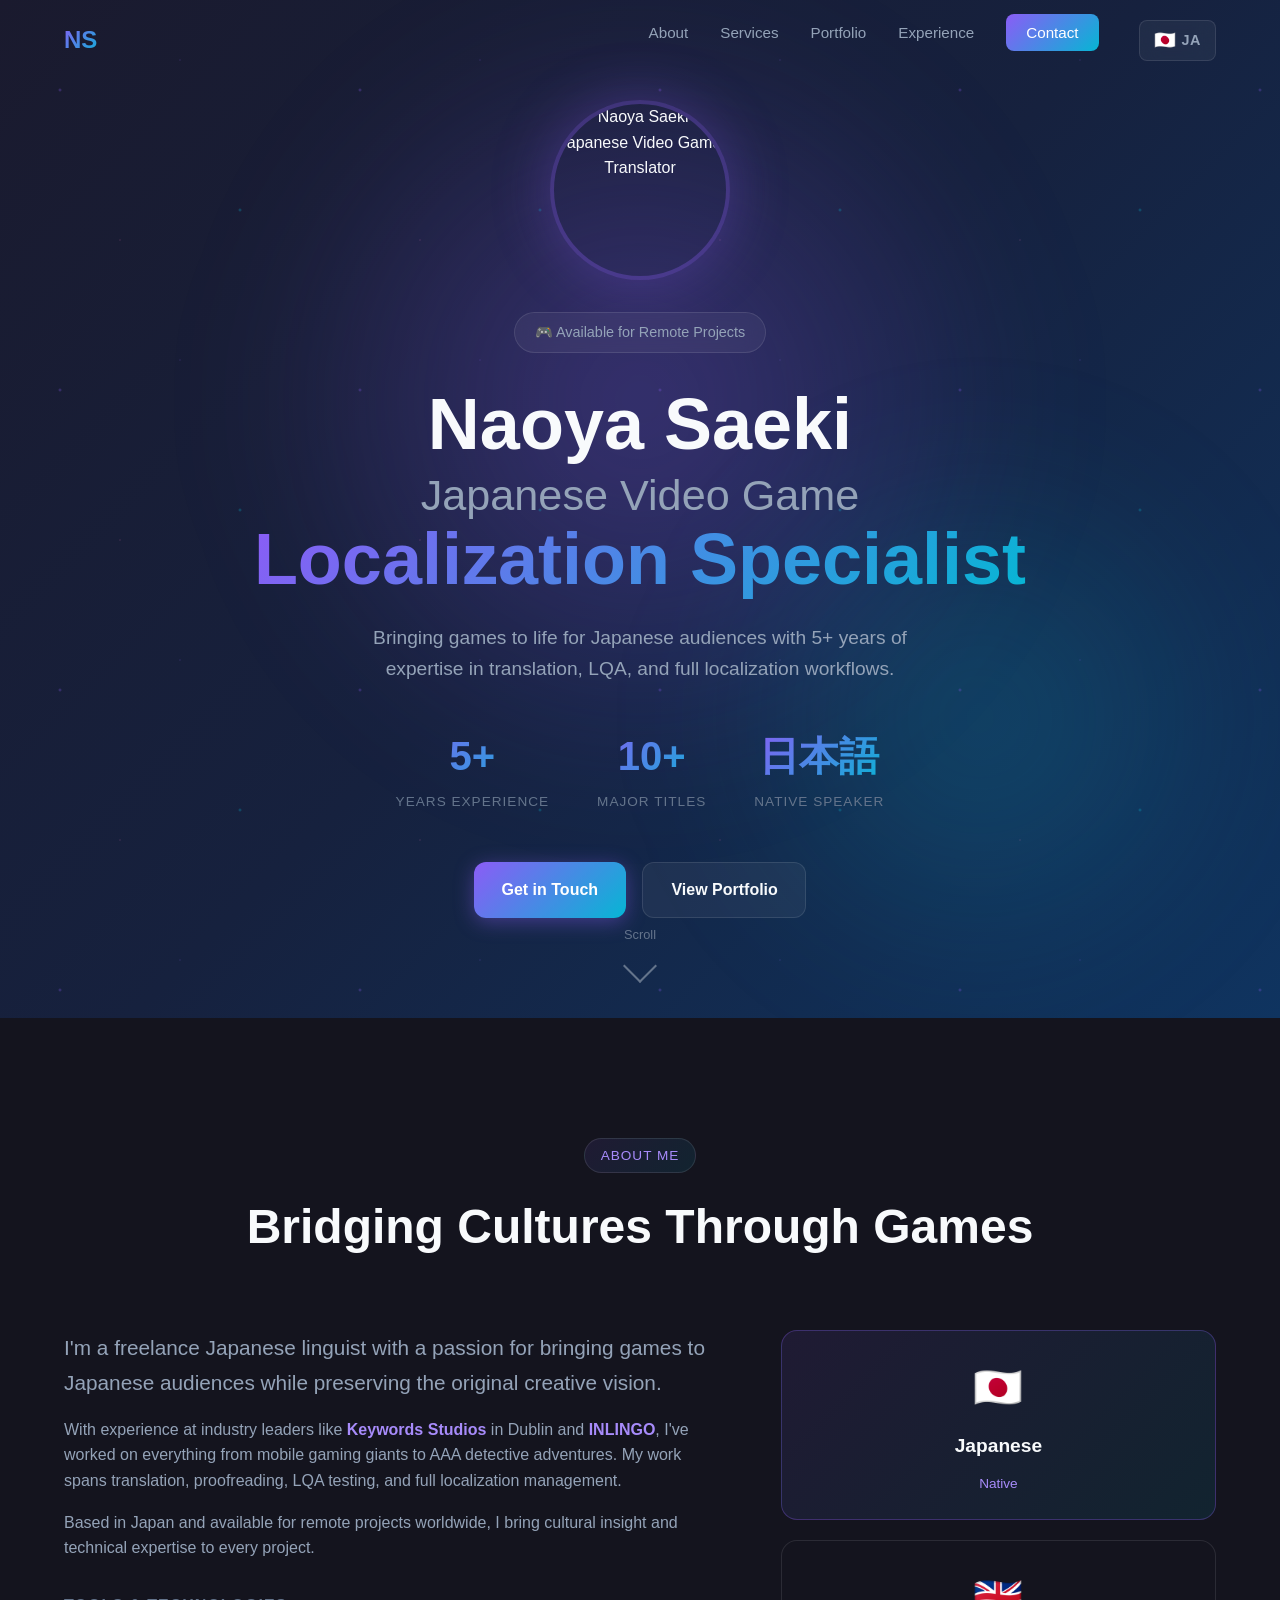
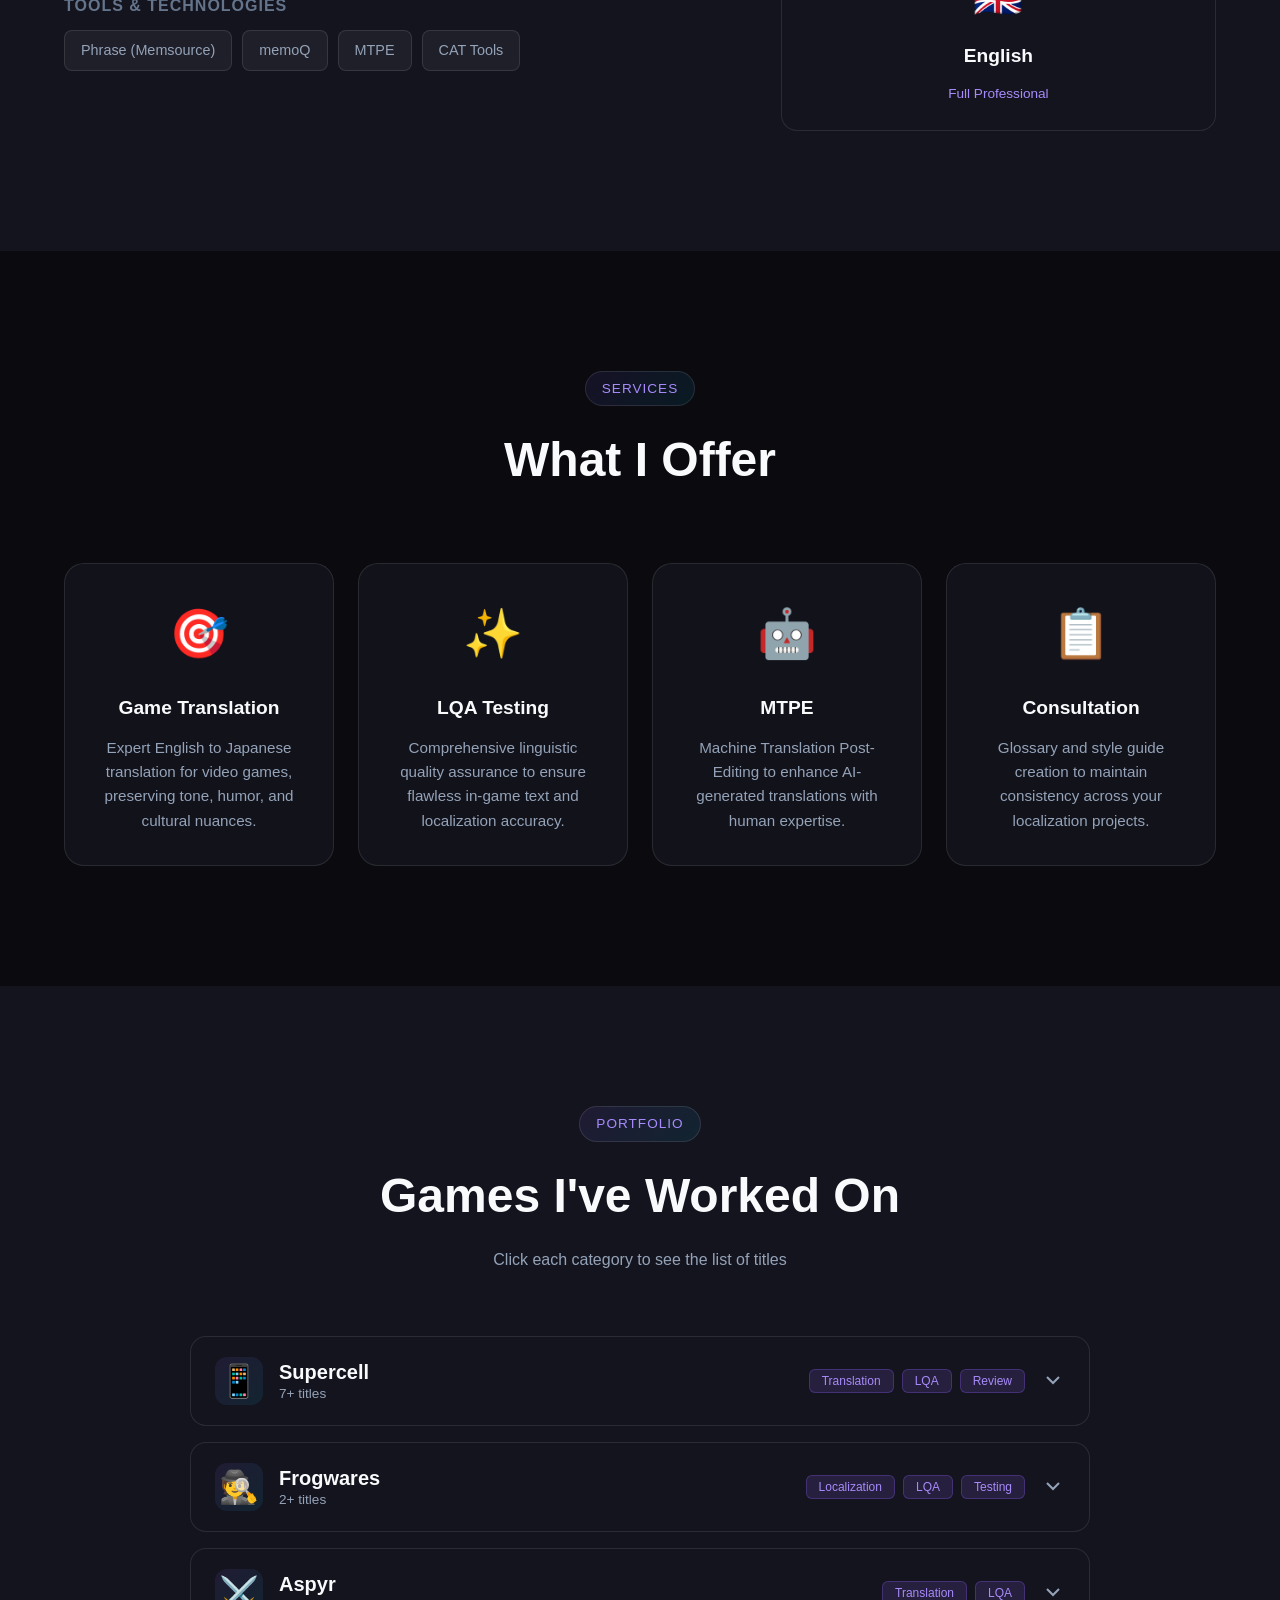
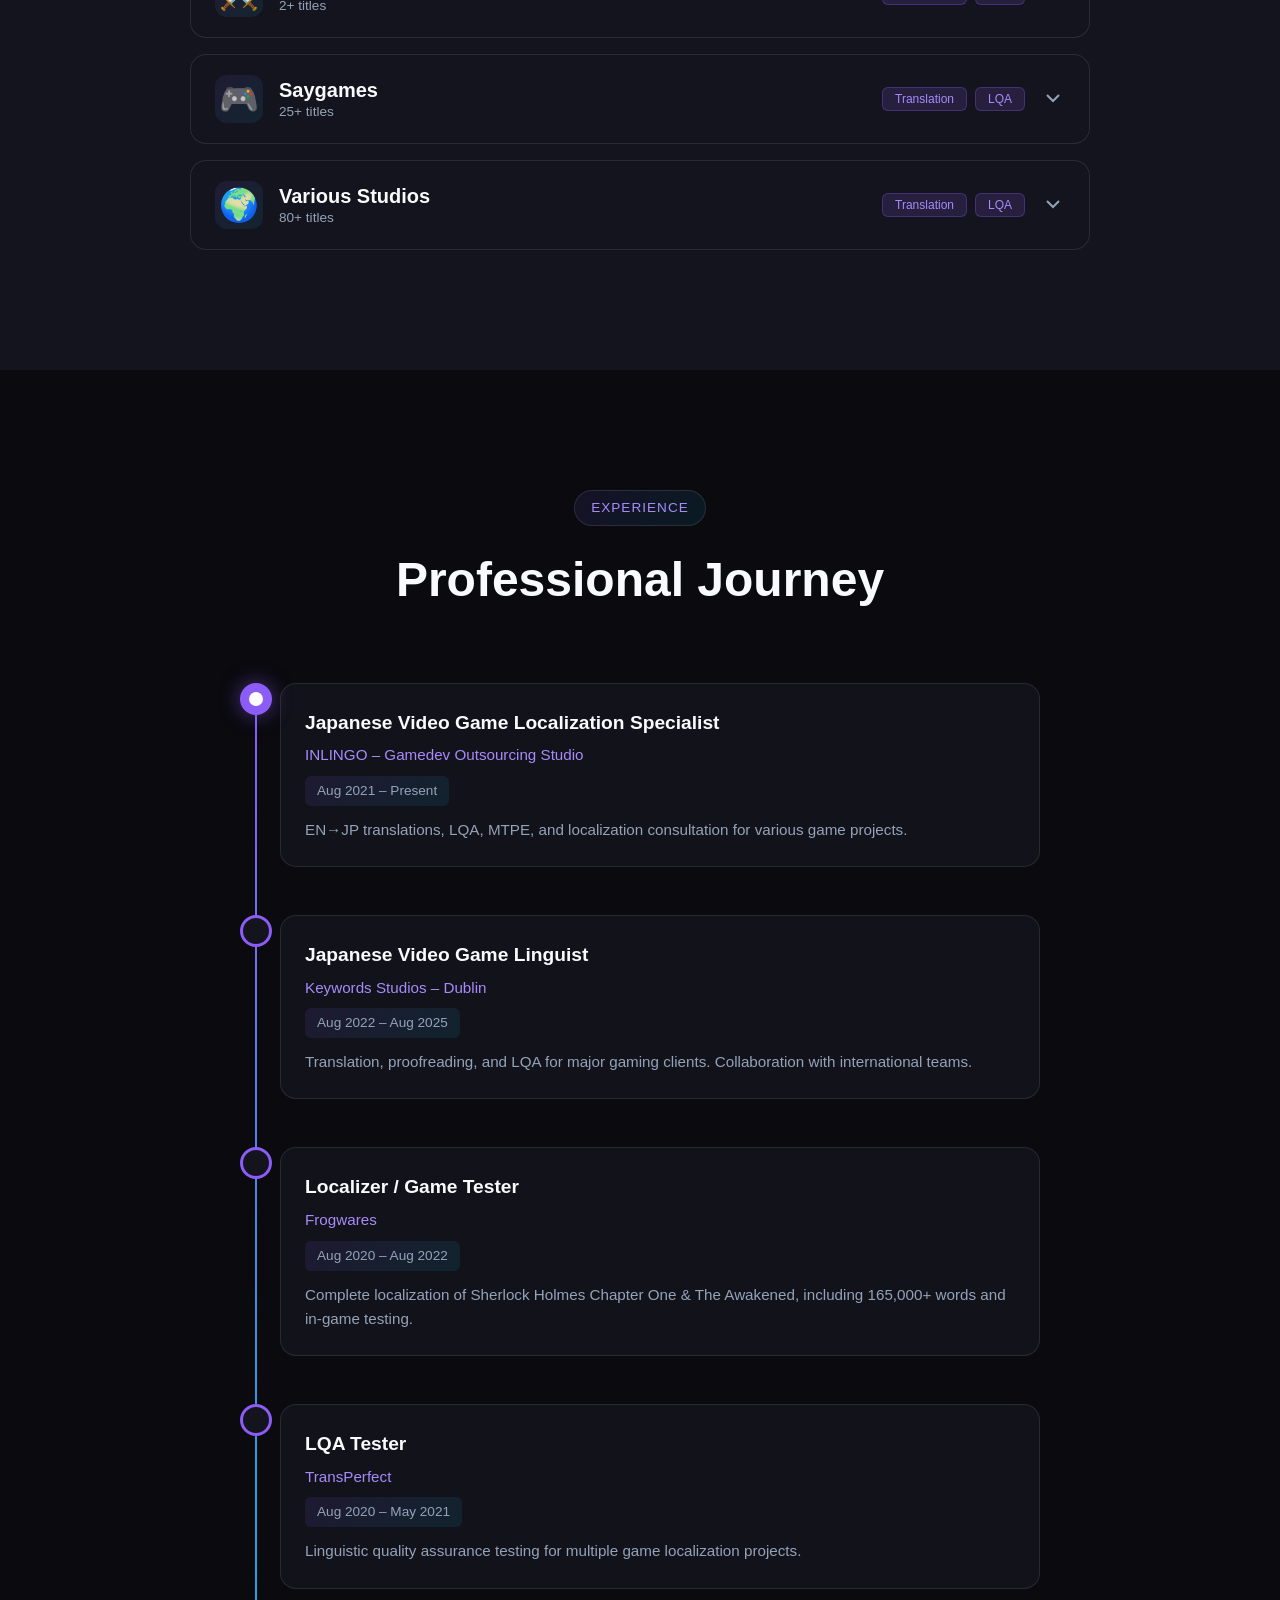
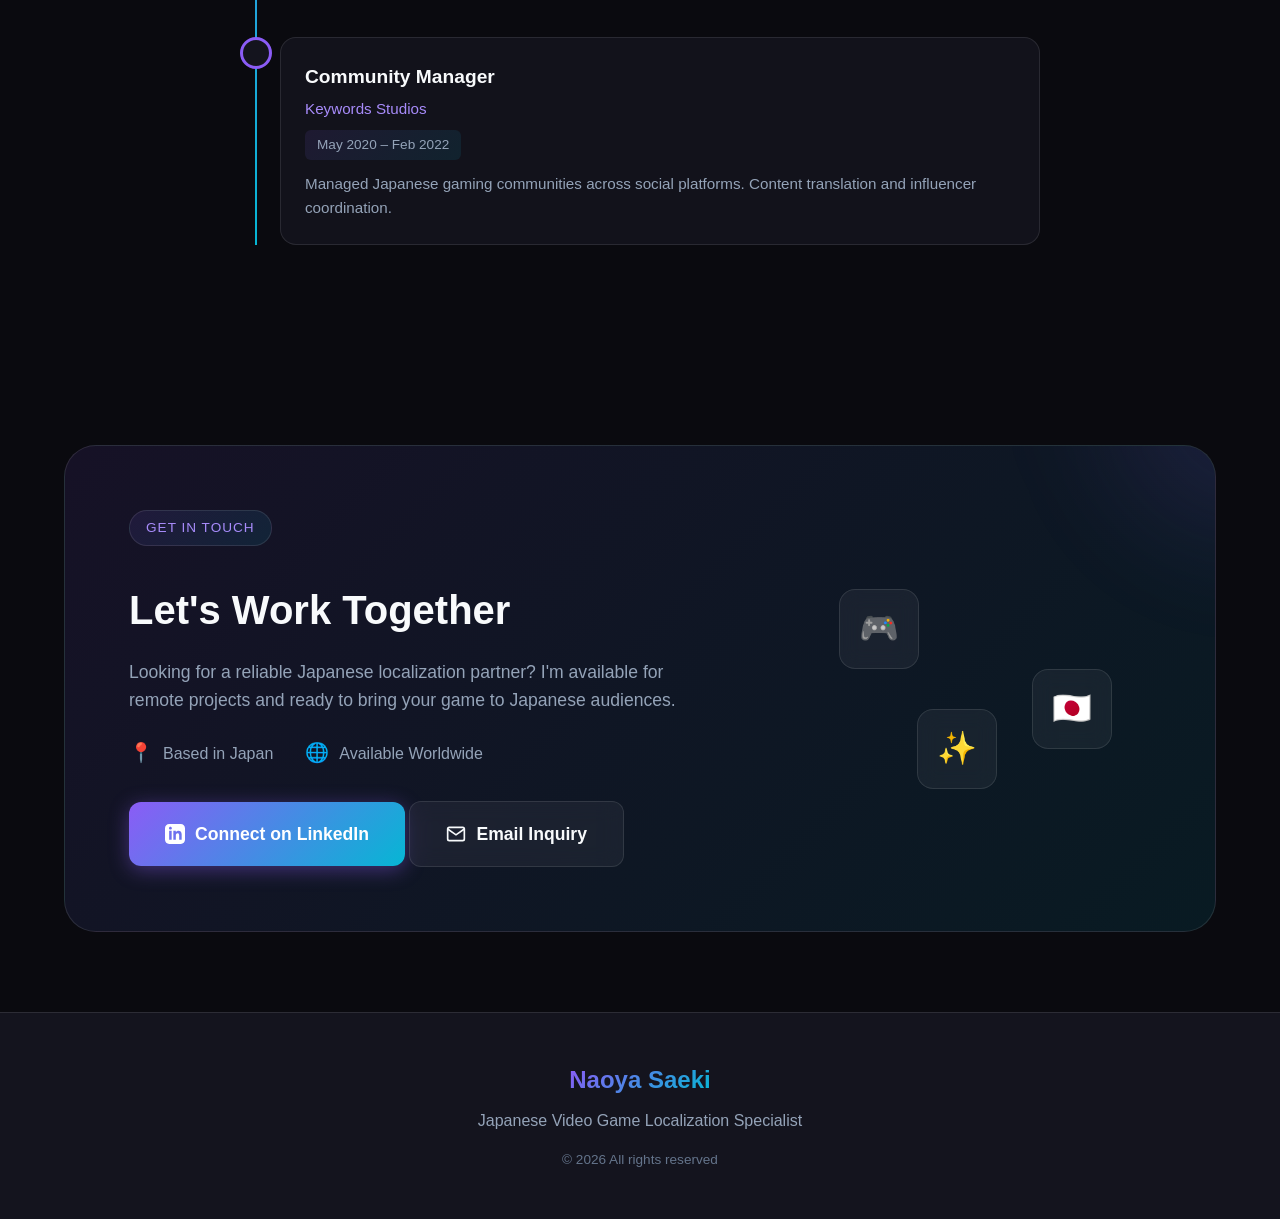
==== index.html @ fc8fc0f9 "Initial website release" ====
<!DOCTYPE html>
<html lang="en">

<head>
    <meta charset="UTF-8">
    <meta name="viewport" content="width=device-width, initial-scale=1.0">
    <meta name="description"
        content="Naoya Saeki - Freelance Japanese Video Game Translator & Localization Specialist. 5+ years of experience with AAA titles including Clash of Clans, Brawl Stars, and Sherlock Holmes series.">
    <meta name="keywords"
        content="Japanese translator, video game localization, LQA, game translation, freelance translator, English to Japanese">
    <title>Naoya Saeki | Japanese Video Game Translator & Localization Specialist</title>

    <!-- Security Meta Tags -->
    <meta http-equiv="X-Content-Type-Options" content="nosniff">
    <meta http-equiv="X-Frame-Options" content="SAMEORIGIN">
    <meta http-equiv="X-XSS-Protection" content="1; mode=block">
    <meta name="referrer" content="strict-origin-when-cross-origin">
    <meta http-equiv="Content-Security-Policy"
        content="default-src 'self'; script-src 'self' 'unsafe-inline'; style-src 'self' 'unsafe-inline' https://fonts.googleapis.com; font-src 'self' https://fonts.gstatic.com; img-src 'self' data:; connect-src 'self'; frame-ancestors 'self';">
    <meta http-equiv="Permissions-Policy" content="geolocation=(), microphone=(), camera=()">

    <link rel="preconnect" href="https://fonts.googleapis.com">
    <link rel="preconnect" href="https://fonts.gstatic.com" crossorigin>
    <link
        href="https://fonts.googleapis.com/css2?family=Inter:wght@300;400;500;600&family=Outfit:wght@400;500;600;700&family=Noto+Sans+JP:wght@300;400;500;600;700&display=swap"
        rel="stylesheet">
    <link rel="stylesheet" href="index.css">
    <link rel="stylesheet" href="lang-switcher.css">
</head>

<body>
    <!-- Navigation -->
    <nav class="navbar" id="navbar">
        <div class="nav-container">
            <a href="#hero" class="nav-logo">NS</a>
            <button class="nav-toggle" id="nav-toggle" aria-label="Toggle navigation">
                <span></span>
                <span></span>
                <span></span>
            </button>
            <ul class="nav-menu" id="nav-menu">
                <li><a href="#about" class="nav-link">About</a></li>
                <li><a href="#services" class="nav-link">Services</a></li>
                <li><a href="#portfolio" class="nav-link">Portfolio</a></li>
                <li><a href="#experience" class="nav-link">Experience</a></li>
                <li><a href="#contact" class="nav-link nav-cta">Contact</a></li>
                <li class="lang-switcher">
                    <a href="ja/index.html" class="lang-btn" title="日本語">
                        <span class="lang-flag">🇯🇵</span>
                        <span class="lang-text">JA</span>
                    </a>
                </li>
            </ul>
        </div>
    </nav>

    <!-- Hero Section -->
    <section class="hero" id="hero">
        <div class="hero-bg">
            <div class="hero-gradient"></div>
            <div class="hero-particles"></div>
        </div>
        <div class="hero-content">
            <img src="NFFNE4738.JPG" alt="Naoya Saeki - Japanese Video Game Translator" class="hero-image">
            <div class="hero-badge">🎮 Available for Remote Projects</div>
            <h1 class="hero-title">
                <span class="hero-name">Naoya Saeki</span>
                <span class="hero-subtitle">Japanese Video Game</span>
                <span class="hero-highlight">Localization Specialist</span>
            </h1>
            <p class="hero-description">
                Bringing games to life for Japanese audiences with 5+ years of expertise in translation, LQA, and full
                localization workflows.
            </p>
            <div class="hero-stats">
                <div class="stat">
                    <span class="stat-number">5+</span>
                    <span class="stat-label">Years Experience</span>
                </div>
                <div class="stat">
                    <span class="stat-number">10+</span>
                    <span class="stat-label">Major Titles</span>
                </div>
                <div class="stat">
                    <span class="stat-number">日本語</span>
                    <span class="stat-label">Native Speaker</span>
                </div>
            </div>
            <div class="hero-actions">
                <a href="#contact" class="btn btn-primary">Get in Touch</a>
                <a href="#portfolio" class="btn btn-secondary">View Portfolio</a>
            </div>
        </div>
        <div class="scroll-indicator">
            <span>Scroll</span>
            <div class="scroll-arrow"></div>
        </div>
    </section>

    <!-- About Section -->
    <section class="about" id="about">
        <div class="container">
            <div class="section-header">
                <span class="section-tag">About Me</span>
                <h2 class="section-title">Bridging Cultures Through Games</h2>
            </div>
            <div class="about-content">
                <div class="about-text">
                    <p class="about-lead">
                        I'm a freelance Japanese linguist with a passion for bringing games to Japanese audiences while
                        preserving the original creative vision.
                    </p>
                    <p>
                        With experience at industry leaders like <strong>Keywords Studios</strong> in Dublin and
                        <strong>INLINGO</strong>, I've worked on everything from mobile gaming giants to AAA detective
                        adventures. My work spans translation, proofreading, LQA testing, and full localization
                        management.
                    </p>
                    <p>
                        Based in Japan and available for remote projects worldwide, I bring cultural insight and
                        technical expertise to every project.
                    </p>
                    <div class="about-tools">
                        <h3>Tools & Technologies</h3>
                        <div class="tool-tags">
                            <span class="tool-tag">Phrase (Memsource)</span>
                            <span class="tool-tag">memoQ</span>
                            <span class="tool-tag">MTPE</span>
                            <span class="tool-tag">CAT Tools</span>
                        </div>
                    </div>
                </div>
                <div class="about-langs">
                    <div class="lang-card primary">
                        <div class="lang-icon">🇯🇵</div>
                        <h3>Japanese</h3>
                        <span class="lang-level">Native</span>
                    </div>
                    <div class="lang-card">
                        <div class="lang-icon">🇬🇧</div>
                        <h3>English</h3>
                        <span class="lang-level">Full Professional</span>
                    </div>
                </div>
            </div>
        </div>
    </section>

    <!-- Services Section -->
    <section class="services" id="services">
        <div class="container">
            <div class="section-header">
                <span class="section-tag">Services</span>
                <h2 class="section-title">What I Offer</h2>
            </div>
            <div class="services-grid">
                <div class="service-card">
                    <div class="service-icon">🎯</div>
                    <h3>Game Translation</h3>
                    <p>Expert English to Japanese translation for video games, preserving tone, humor, and cultural
                        nuances.</p>
                </div>
                <div class="service-card">
                    <div class="service-icon">✨</div>
                    <h3>LQA Testing</h3>
                    <p>Comprehensive linguistic quality assurance to ensure flawless in-game text and localization
                        accuracy.</p>
                </div>
                <div class="service-card">
                    <div class="service-icon">🤖</div>
                    <h3>MTPE</h3>
                    <p>Machine Translation Post-Editing to enhance AI-generated translations with human expertise.</p>
                </div>
                <div class="service-card">
                    <div class="service-icon">📋</div>
                    <h3>Consultation</h3>
                    <p>Glossary and style guide creation to maintain consistency across your localization projects.</p>
                </div>
            </div>
        </div>
    </section>

    <!-- Portfolio Section -->
    <section class="portfolio" id="portfolio">
        <div class="container">
            <div class="section-header">
                <span class="section-tag">Portfolio</span>
                <h2 class="section-title">Games I've Worked On</h2>
                <p class="section-subtitle">Click each category to see the list of titles</p>
            </div>
            <div class="portfolio-accordion">
                <!-- Supercell Games -->
                <div class="accordion-item">
                    <button class="accordion-header" aria-expanded="false">
                        <div class="accordion-icon">📱</div>
                        <div class="accordion-title">
                            <h3>Supercell</h3>
                            <span class="accordion-count">7+ titles</span>
                        </div>
                        <div class="accordion-tags">
                            <span>Translation</span>
                            <span>LQA</span>
                            <span>Review</span>
                        </div>
                        <div class="accordion-arrow">
                            <svg width="24" height="24" viewBox="0 0 24 24" fill="none" stroke="currentColor"
                                stroke-width="2">
                                <polyline points="6 9 12 15 18 9"></polyline>
                            </svg>
                        </div>
                    </button>
                    <div class="accordion-content">
                        <ul class="game-list">
                            <li><span class="game-name">Brawl Stars</span><span class="game-type">Mobile Action</span>
                            </li>
                            <li><span class="game-name">Boom Beach</span><span class="game-type">Mobile Strategy</span>
                            </li>
                            <li><span class="game-name">Clash of Clans</span><span class="game-type">Mobile
                                    Strategy</span></li>
                            <li><span class="game-name">Clash Royale</span><span class="game-type">Mobile
                                    Strategy</span></li>
                            <li><span class="game-name">Hay Day</span><span class="game-type">Mobile Simulation</span>
                            </li>
                            <li><span class="game-name">mo.co</span><span class="game-type">Mobile Action</span></li>
                            <li><span class="game-name">Squad Busters</span><span class="game-type">Mobile Action</span>
                            </li>
                        </ul>
                    </div>
                </div>

                <!-- Frogwares Games -->
                <div class="accordion-item">
                    <button class="accordion-header" aria-expanded="false">
                        <div class="accordion-icon">🕵️</div>
                        <div class="accordion-title">
                            <h3>Frogwares</h3>
                            <span class="accordion-count">2+ titles</span>
                        </div>
                        <div class="accordion-tags">
                            <span>Localization</span>
                            <span>LQA</span>
                            <span>Testing</span>
                        </div>
                        <div class="accordion-arrow">
                            <svg width="24" height="24" viewBox="0 0 24 24" fill="none" stroke="currentColor"
                                stroke-width="2">
                                <polyline points="6 9 12 15 18 9"></polyline>
                            </svg>
                        </div>
                    </button>
                    <div class="accordion-content">
                        <ul class="game-list">
                            <li><span class="game-name">Sherlock Holmes Chapter One</span><span class="game-type">AAA
                                    Action Adventure</span></li>
                            <li><span class="game-name">Sherlock Holmes The Awakened</span><span class="game-type">AAA
                                    Action Adventure</span></li>
                        </ul>
                    </div>
                </div>

                <!-- Aspyr Games -->
                <div class="accordion-item">
                    <button class="accordion-header" aria-expanded="false">
                        <div class="accordion-icon">⚔️</div>
                        <div class="accordion-title">
                            <h3>Aspyr</h3>
                            <span class="accordion-count">2+ titles</span>
                        </div>
                        <div class="accordion-tags">
                            <span>Translation</span>
                            <span>LQA</span>
                        </div>
                        <div class="accordion-arrow">
                            <svg width="24" height="24" viewBox="0 0 24 24" fill="none" stroke="currentColor"
                                stroke-width="2">
                                <polyline points="6 9 12 15 18 9"></polyline>
                            </svg>
                        </div>
                    </button>
                    <div class="accordion-content">
                        <ul class="game-list">
                            <li><span class="game-name">Deus Ex Remastered</span><span class="game-type">AAA Action
                                    RPG</span></li>
                            <li><span class="game-name">Legacy of Kain™ Soul Reaver 1&2 Remastered</span><span
                                    class="game-type">AAA Action Adventure</span></li>
                        </ul>
                    </div>
                </div>

                <!-- Saygames Games -->
                <div class="accordion-item">
                    <button class="accordion-header" aria-expanded="false">
                        <div class="accordion-icon">🎮</div>
                        <div class="accordion-title">
                            <h3>Saygames</h3>
                            <span class="accordion-count">25+ titles</span>
                        </div>
                        <div class="accordion-tags">
                            <span>Translation</span>
                            <span>LQA</span>
                        </div>
                        <div class="accordion-arrow">
                            <svg width="24" height="24" viewBox="0 0 24 24" fill="none" stroke="currentColor"
                                stroke-width="2">
                                <polyline points="6 9 12 15 18 9"></polyline>
                            </svg>
                        </div>
                    </button>
                    <div class="accordion-content">
                        <ul class="game-list">
                            <li><span class="game-name">Arrow Escape</span><span class="game-type">Hypercasual</span>
                            </li>
                            <li><span class="game-name">Black Deck</span><span class="game-type">Card Battle</span></li>
                            <li><span class="game-name">Blood Invasion</span><span class="game-type">Action</span></li>
                            <li><span class="game-name">Chainsaw Juice King</span><span class="game-type">Arcade</span>
                            </li>
                            <li><span class="game-name">Decolore</span><span class="game-type">Puzzle</span></li>
                            <li><span class="game-name">Decor Life</span><span class="game-type">Simulation</span></li>
                            <li><span class="game-name">Draw Arena</span><span class="game-type">Action</span></li>
                            <li><span class="game-name">Dreamdale</span><span class="game-type">RPG Adventure</span>
                            </li>
                            <li><span class="game-name">Fine to Survive</span><span class="game-type">Strategy</span>
                            </li>
                            <li><span class="game-name">Fork N Sausage</span><span class="game-type">Physics
                                    Puzzle</span></li>
                            <li><span class="game-name">Fruit Clash</span><span class="game-type">Action</span></li>
                            <li><span class="game-name">Hexa Shift</span><span class="game-type">Puzzle</span></li>
                            <li><span class="game-name">Hexa Sort</span><span class="game-type">Puzzle</span></li>
                            <li><span class="game-name">Hotel Master</span><span class="game-type">Management</span>
                            </li>
                            <li><span class="game-name">I am Not a Robot</span><span class="game-type">Puzzle</span>
                            </li>
                            <li><span class="game-name">Match Junk</span><span class="game-type">Puzzle</span></li>
                            <li><span class="game-name">My Sticker Room</span><span class="game-type">Simulation</span>
                            </li>
                            <li><span class="game-name">Pocket Sort</span><span class="game-type">Puzzle</span></li>
                            <li><span class="game-name">Roll the Hole</span><span class="game-type">Arcade</span></li>
                            <li><span class="game-name">Rush Xtreme</span><span class="game-type">Racing</span></li>
                            <li><span class="game-name">Screw World 3D</span><span class="game-type">Puzzle</span></li>
                            <li><span class="game-name">Stitch Jam</span><span class="game-type">Puzzle</span></li>
                            <li><span class="game-name">Tiny Warriors</span><span class="game-type">Action</span></li>
                            <li><span class="game-name">Tower Destiny Survive</span><span
                                    class="game-type">Strategy</span></li>
                            <li><span class="game-name">Wasteland Life</span><span class="game-type">Survival</span>
                            </li>
                        </ul>
                    </div>
                </div>

                <!-- Various Studios -->
                <div class="accordion-item">
                    <button class="accordion-header" aria-expanded="false">
                        <div class="accordion-icon">🌍</div>
                        <div class="accordion-title">
                            <h3>Various Studios</h3>
                            <span class="accordion-count">80+ titles</span>
                        </div>
                        <div class="accordion-tags">
                            <span>Translation</span>
                            <span>LQA</span>
                        </div>
                        <div class="accordion-arrow">
                            <svg width="24" height="24" viewBox="0 0 24 24" fill="none" stroke="currentColor"
                                stroke-width="2">
                                <polyline points="6 9 12 15 18 9"></polyline>
                            </svg>
                        </div>
                    </button>
                    <div class="accordion-content">
                        <ul class="game-list">
                            <li><span class="game-name">Blockudoku</span><span class="game-type">Easybrain -
                                    Puzzle</span></li>
                            <li><span class="game-name">Brick Blast</span><span class="game-type">Easybrain -
                                    Arcade</span></li>
                            <li><span class="game-name">Chef & Friends</span><span class="game-type">Mytona -
                                    Simulation</span></li>
                            <li><span class="game-name">Clash: Artifacts of Chaos</span><span class="game-type">ACE Team
                                    - Action Adventure</span></li>
                            <li><span class="game-name">Cooking Diary</span><span class="game-type">Mytona -
                                    Simulation</span></li>
                            <li><span class="game-name">Gangs of Sherwood</span><span class="game-type">NACON -
                                    Action</span></li>
                            <li><span class="game-name">Imp of the Sun</span><span class="game-type">Sunwolf
                                    Entertainment - Platformer</span></li>
                            <li><span class="game-name">Merge Mansion</span><span class="game-type">Metacore -
                                    Puzzle</span></li>
                            <li><span class="game-name">MyCafe</span><span class="game-type">Melsoft - Simulation</span>
                            </li>
                            <li><span class="game-name">Nonogram</span><span class="game-type">Easybrain - Puzzle</span>
                            </li>
                            <li><span class="game-name">Number Match</span><span class="game-type">Easybrain -
                                    Puzzle</span></li>
                            <li><span class="game-name">Pixel Art</span><span class="game-type">Easybrain -
                                    Coloring</span></li>
                            <li><span class="game-name">Pixel Gun 3D</span><span class="game-type">Cubic Games -
                                    Shooter</span></li>
                            <li><span class="game-name">Rival Stars: Horse Racing</span><span class="game-type">PikPok -
                                    Sports</span></li>
                            <li><span class="game-name">Seekers Notes</span><span class="game-type">Mytona - HOPA</span>
                            </li>
                            <li><span class="game-name">Silt</span><span class="game-type">Spiral Circus -
                                    Adventure</span></li>
                            <li><span class="game-name">Sudoku</span><span class="game-type">Easybrain - Puzzle</span>
                            </li>
                        </ul>
                    </div>
                </div>

            </div>
        </div>
    </section>

    <!-- Experience Section -->
    <section class="experience" id="experience">
        <div class="container">
            <div class="section-header">
                <span class="section-tag">Experience</span>
                <h2 class="section-title">Professional Journey</h2>
            </div>
            <div class="timeline">
                <div class="timeline-item">
                    <div class="timeline-marker current"></div>
                    <div class="timeline-content">
                        <div class="timeline-header">
                            <h3>Japanese Video Game Localization Specialist</h3>
                            <span class="timeline-company">INLINGO – Gamedev Outsourcing Studio</span>
                        </div>
                        <span class="timeline-date">Aug 2021 – Present</span>
                        <p>EN→JP translations, LQA, MTPE, and localization consultation for various game projects.</p>
                    </div>
                </div>
                <div class="timeline-item">
                    <div class="timeline-marker"></div>
                    <div class="timeline-content">
                        <div class="timeline-header">
                            <h3>Japanese Video Game Linguist</h3>
                            <span class="timeline-company">Keywords Studios – Dublin</span>
                        </div>
                        <span class="timeline-date">Aug 2022 – Aug 2025</span>
                        <p>Translation, proofreading, and LQA for major gaming clients. Collaboration with international
                            teams.</p>
                    </div>
                </div>
                <div class="timeline-item">
                    <div class="timeline-marker"></div>
                    <div class="timeline-content">
                        <div class="timeline-header">
                            <h3>Localizer / Game Tester</h3>
                            <span class="timeline-company">Frogwares</span>
                        </div>
                        <span class="timeline-date">Aug 2020 – Aug 2022</span>
                        <p>Complete localization of Sherlock Holmes Chapter One & The Awakened, including 165,000+ words
                            and in-game testing.</p>
                    </div>
                </div>
                <div class="timeline-item">
                    <div class="timeline-marker"></div>
                    <div class="timeline-content">
                        <div class="timeline-header">
                            <h3>LQA Tester</h3>
                            <span class="timeline-company">TransPerfect</span>
                        </div>
                        <span class="timeline-date">Aug 2020 – May 2021</span>
                        <p>Linguistic quality assurance testing for multiple game localization projects.</p>
                    </div>
                </div>
                <div class="timeline-item">
                    <div class="timeline-marker"></div>
                    <div class="timeline-content">
                        <div class="timeline-header">
                            <h3>Community Manager</h3>
                            <span class="timeline-company">Keywords Studios</span>
                        </div>
                        <span class="timeline-date">May 2020 – Feb 2022</span>
                        <p>Managed Japanese gaming communities across social platforms. Content translation and
                            influencer coordination.</p>
                    </div>
                </div>
            </div>
        </div>
    </section>

    <!-- Contact Section -->
    <section class="contact" id="contact">
        <div class="container">
            <div class="contact-card">
                <div class="contact-content">
                    <span class="section-tag">Get in Touch</span>
                    <h2 class="contact-title">Let's Work Together</h2>
                    <p class="contact-description">
                        Looking for a reliable Japanese localization partner? I'm available for remote projects and
                        ready to bring your game to Japanese audiences.
                    </p>
                    <div class="contact-info">
                        <div class="contact-item">
                            <span class="contact-icon">📍</span>
                            <span>Based in Japan</span>
                        </div>
                        <div class="contact-item">
                            <span class="contact-icon">🌐</span>
                            <span>Available Worldwide</span>
                        </div>
                    </div>
                    <div class="contact-actions">
                        <a href="https://www.linkedin.com/in/naoya-saeki-7333a018a/" target="_blank"
                            rel="noopener noreferrer" class="btn btn-primary btn-large">
                            <svg xmlns="http://www.w3.org/2000/svg" width="20" height="20" viewBox="0 0 24 24"
                                fill="currentColor">
                                <path
                                    d="M19 0h-14c-2.761 0-5 2.239-5 5v14c0 2.761 2.239 5 5 5h14c2.762 0 5-2.239 5-5v-14c0-2.761-2.238-5-5-5zm-11 19h-3v-11h3v11zm-1.5-12.268c-.966 0-1.75-.79-1.75-1.764s.784-1.764 1.75-1.764 1.75.79 1.75 1.764-.783 1.764-1.75 1.764zm13.5 12.268h-3v-5.604c0-3.368-4-3.113-4 0v5.604h-3v-11h3v1.765c1.396-2.586 7-2.777 7 2.476v6.759z" />
                            </svg>
                            Connect on LinkedIn
                        </a>
                        <a href="mailto:naoyasaeki@eng-jpn-service.com" class="btn btn-secondary btn-large">
                            <svg xmlns="http://www.w3.org/2000/svg" width="20" height="20" viewBox="0 0 24 24"
                                fill="none" stroke="currentColor" stroke-width="2">
                                <path d="M4 4h16c1.1 0 2 .9 2 2v12c0 1.1-.9 2-2 2H4c-1.1 0-2-.9-2-2V6c0-1.1.9-2 2-2z">
                                </path>
                                <polyline points="22,6 12,13 2,6"></polyline>
                            </svg>
                            Email Inquiry
                        </a>
                    </div>
                </div>
                <div class="contact-visual">
                    <div class="floating-cards">
                        <div class="floating-card">🎮</div>
                        <div class="floating-card">🇯🇵</div>
                        <div class="floating-card">✨</div>
                    </div>
                </div>
            </div>
        </div>
    </section>

    <!-- Footer -->
    <footer class="footer">
        <div class="container">
            <div class="footer-content">
                <span class="footer-logo">Naoya Saeki</span>
                <p class="footer-tagline">Japanese Video Game Localization Specialist</p>
                <p class="footer-copyright">© 2026 All rights reserved</p>
            </div>
        </div>
    </footer>

    <script src="index.js"></script>
</body>

</html>
---- index.css ----
/* ===== Design System ===== */
:root {
    /* Colors */
    --color-bg-dark: #0a0a0f;
    --color-bg-card: rgba(20, 20, 30, 0.8);
    --color-bg-card-hover: rgba(30, 30, 45, 0.9);
    --color-surface: #14141e;

    --color-primary: #8b5cf6;
    --color-primary-light: #a78bfa;
    --color-secondary: #06b6d4;
    --color-accent: #f472b6;

    --color-text: #f8fafc;
    --color-text-muted: #94a3b8;
    --color-text-dim: #64748b;

    --gradient-primary: linear-gradient(135deg, var(--color-primary) 0%, var(--color-secondary) 100%);
    --gradient-hero: linear-gradient(135deg, #1a1a2e 0%, #16213e 50%, #0f3460 100%);
    --gradient-card: linear-gradient(135deg, rgba(139, 92, 246, 0.1) 0%, rgba(6, 182, 212, 0.1) 100%);

    /* Typography */
    --font-heading: 'Outfit', sans-serif;
    --font-body: 'Inter', sans-serif;

    /* Spacing */
    --section-padding: 120px;
    --container-width: 1200px;

    /* Effects */
    --glass-bg: rgba(255, 255, 255, 0.05);
    --glass-border: rgba(255, 255, 255, 0.1);
    --shadow-glow: 0 0 60px rgba(139, 92, 246, 0.3);
    --transition: all 0.3s cubic-bezier(0.4, 0, 0.2, 1);
}

/* ===== Reset & Base ===== */
*,
*::before,
*::after {
    margin: 0;
    padding: 0;
    box-sizing: border-box;
}

html {
    scroll-behavior: smooth;
}

body {
    font-family: var(--font-body);
    background: var(--color-bg-dark);
    color: var(--color-text);
    line-height: 1.6;
    overflow-x: hidden;
}

.container {
    max-width: var(--container-width);
    margin: 0 auto;
    padding: 0 24px;
}

/* ===== Navigation ===== */
.navbar {
    position: fixed;
    top: 0;
    left: 0;
    right: 0;
    z-index: 1000;
    padding: 20px 0;
    transition: var(--transition);
}

.navbar.scrolled {
    background: rgba(10, 10, 15, 0.95);
    backdrop-filter: blur(20px);
    border-bottom: 1px solid var(--glass-border);
    padding: 12px 0;
}

.nav-container {
    max-width: var(--container-width);
    margin: 0 auto;
    padding: 0 24px;
    display: flex;
    justify-content: space-between;
    align-items: center;
}

.nav-logo {
    font-family: var(--font-heading);
    font-size: 1.5rem;
    font-weight: 700;
    background: var(--gradient-primary);
    -webkit-background-clip: text;
    -webkit-text-fill-color: transparent;
    background-clip: text;
    text-decoration: none;
}

.nav-menu {
    display: flex;
    gap: 32px;
    list-style: none;
}

.nav-link {
    color: var(--color-text-muted);
    text-decoration: none;
    font-size: 0.95rem;
    font-weight: 500;
    transition: var(--transition);
    position: relative;
}

.nav-link:hover {
    color: var(--color-text);
}

.nav-link::after {
    content: '';
    position: absolute;
    bottom: -4px;
    left: 0;
    width: 0;
    height: 2px;
    background: var(--gradient-primary);
    transition: var(--transition);
}

.nav-link:hover::after {
    width: 100%;
}

.nav-cta {
    background: var(--gradient-primary);
    padding: 10px 20px;
    border-radius: 8px;
    color: white !important;
    -webkit-text-fill-color: white;
}

.nav-cta::after {
    display: none;
}

.nav-toggle {
    display: none;
    flex-direction: column;
    gap: 5px;
    background: none;
    border: none;
    cursor: pointer;
    padding: 8px;
}

.nav-toggle span {
    width: 24px;
    height: 2px;
    background: var(--color-text);
    transition: var(--transition);
}

/* ===== Hero Section ===== */
.hero {
    min-height: 100vh;
    display: flex;
    align-items: center;
    justify-content: center;
    position: relative;
    overflow: hidden;
    padding: 100px 24px;
}

.hero-bg {
    position: absolute;
    inset: 0;
    z-index: 0;
}

.hero-gradient {
    position: absolute;
    inset: 0;
    background: var(--gradient-hero);
}

.hero-gradient::before {
    content: '';
    position: absolute;
    top: 0;
    left: 50%;
    transform: translateX(-50%);
    width: 800px;
    height: 800px;
    background: radial-gradient(circle, rgba(139, 92, 246, 0.3) 0%, transparent 70%);
    filter: blur(60px);
}

.hero-gradient::after {
    content: '';
    position: absolute;
    bottom: 0;
    right: 0;
    width: 600px;
    height: 600px;
    background: radial-gradient(circle, rgba(6, 182, 212, 0.2) 0%, transparent 70%);
    filter: blur(60px);
}

.hero-particles {
    position: absolute;
    inset: 0;
    background-image:
        radial-gradient(2px 2px at 20% 30%, rgba(139, 92, 246, 0.4), transparent),
        radial-gradient(2px 2px at 80% 70%, rgba(6, 182, 212, 0.4), transparent),
        radial-gradient(1px 1px at 40% 80%, rgba(244, 114, 182, 0.3), transparent),
        radial-gradient(1px 1px at 60% 20%, rgba(139, 92, 246, 0.3), transparent);
    background-size: 300px 300px;
    animation: particleFloat 20s linear infinite;
}

@keyframes particleFloat {
    0% {
        transform: translateY(0);
    }

    100% {
        transform: translateY(-300px);
    }
}

.hero-content {
    position: relative;
    z-index: 1;
    text-align: center;
    max-width: 900px;
}

.hero-badge {
    display: inline-block;
    background: var(--glass-bg);
    border: 1px solid var(--glass-border);
    padding: 8px 20px;
    border-radius: 50px;
    font-size: 0.9rem;
    color: var(--color-text-muted);
    margin-bottom: 32px;
    backdrop-filter: blur(10px);
    margin-bottom: 32px;
    backdrop-filter: blur(10px);
    animation: fadeInUp 0.8s ease-out;
}

.hero-image {
    width: 180px;
    height: 180px;
    border-radius: 50%;
    border: 4px solid rgba(139, 92, 246, 0.3);
    box-shadow: var(--shadow-glow);
    object-fit: cover;
    margin-bottom: 32px;
    animation: fadeInUp 0.8s ease-out;
    display: block;
    margin-left: auto;
    margin-right: auto;
}

.hero-title {
    font-family: var(--font-heading);
    font-size: clamp(2.5rem, 6vw, 4.5rem);
    line-height: 1.1;
    margin-bottom: 24px;
    animation: fadeInUp 0.8s ease-out 0.1s both;
}

:lang(ja) .hero-title {
    font-size: clamp(2rem, 5vw, 3.5rem);
}

.hero-name {
    display: block;
    font-weight: 700;
}

.hero-subtitle {
    display: block;
    font-weight: 400;
    color: var(--color-text-muted);
    font-size: 0.6em;
    margin-top: 8px;
}

.hero-highlight {
    display: block;
    background: var(--gradient-primary);
    -webkit-background-clip: text;
    -webkit-text-fill-color: transparent;
    background-clip: text;
    font-weight: 700;
}

.hero-description {
    font-size: 1.2rem;
    color: var(--color-text-muted);
    max-width: 600px;
    margin: 0 auto 40px;
    animation: fadeInUp 0.8s ease-out 0.2s both;
}

.hero-stats {
    display: flex;
    justify-content: center;
    gap: 48px;
    margin-bottom: 48px;
    animation: fadeInUp 0.8s ease-out 0.3s both;
}

.stat {
    text-align: center;
}

.stat-number {
    display: block;
    font-family: var(--font-heading);
    font-size: 2.5rem;
    font-weight: 700;
    background: var(--gradient-primary);
    -webkit-background-clip: text;
    -webkit-text-fill-color: transparent;
    background-clip: text;
}

.stat-label {
    font-size: 0.85rem;
    color: var(--color-text-dim);
    text-transform: uppercase;
    letter-spacing: 1px;
}

.hero-actions {
    display: flex;
    gap: 16px;
    justify-content: center;
    animation: fadeInUp 0.8s ease-out 0.4s both;
}

.scroll-indicator {
    position: absolute;
    bottom: 40px;
    left: 50%;
    transform: translateX(-50%);
    display: flex;
    flex-direction: column;
    align-items: center;
    gap: 8px;
    color: var(--color-text-dim);
    font-size: 0.8rem;
    animation: bounce 2s infinite;
}

.scroll-arrow {
    width: 24px;
    height: 24px;
    border-right: 2px solid var(--color-text-dim);
    border-bottom: 2px solid var(--color-text-dim);
    transform: rotate(45deg);
}

@keyframes bounce {

    0%,
    100% {
        transform: translateX(-50%) translateY(0);
    }

    50% {
        transform: translateX(-50%) translateY(10px);
    }
}

@keyframes fadeInUp {
    from {
        opacity: 0;
        transform: translateY(30px);
    }

    to {
        opacity: 1;
        transform: translateY(0);
    }
}

/* ===== Buttons ===== */
.btn {
    display: inline-flex;
    align-items: center;
    gap: 10px;
    padding: 14px 28px;
    border-radius: 12px;
    font-size: 1rem;
    font-weight: 600;
    text-decoration: none;
    transition: var(--transition);
    cursor: pointer;
    border: none;
}

.btn-primary {
    background: var(--gradient-primary);
    color: white;
    box-shadow: 0 4px 20px rgba(139, 92, 246, 0.4);
}

.btn-primary:hover {
    transform: translateY(-2px);
    box-shadow: 0 8px 30px rgba(139, 92, 246, 0.5);
}

.btn-secondary {
    background: var(--glass-bg);
    border: 1px solid var(--glass-border);
    color: var(--color-text);
    backdrop-filter: blur(10px);
}

.btn-secondary:hover {
    background: rgba(255, 255, 255, 0.1);
    border-color: var(--color-primary);
}

.btn-large {
    padding: 18px 36px;
    font-size: 1.1rem;
}

/* ===== Section Styles ===== */
section {
    padding: var(--section-padding) 0;
}

.section-header {
    text-align: center;
    margin-bottom: 64px;
}

.section-tag {
    display: inline-block;
    background: var(--gradient-card);
    border: 1px solid var(--glass-border);
    padding: 6px 16px;
    border-radius: 50px;
    font-size: 0.85rem;
    color: var(--color-primary-light);
    margin-bottom: 16px;
    text-transform: uppercase;
    letter-spacing: 1px;
}

.section-title {
    font-family: var(--font-heading);
    font-size: clamp(2rem, 4vw, 3rem);
    font-weight: 700;
}

/* ===== About Section ===== */
.about {
    background: var(--color-surface);
}

.about-content {
    display: grid;
    grid-template-columns: 1.5fr 1fr;
    gap: 64px;
    align-items: start;
}

.about-lead {
    font-size: 1.3rem;
    color: var(--color-text);
    margin-bottom: 20px;
    line-height: 1.7;
}

.about-text p {
    color: var(--color-text-muted);
    margin-bottom: 16px;
}

.about-text strong {
    color: var(--color-primary-light);
}

.about-tools {
    margin-top: 32px;
}

.about-tools h3 {
    font-size: 1rem;
    color: var(--color-text-dim);
    margin-bottom: 12px;
    text-transform: uppercase;
    letter-spacing: 1px;
}

.tool-tags {
    display: flex;
    flex-wrap: wrap;
    gap: 10px;
}

.tool-tag {
    background: var(--glass-bg);
    border: 1px solid var(--glass-border);
    padding: 8px 16px;
    border-radius: 8px;
    font-size: 0.9rem;
    color: var(--color-text-muted);
}

.about-langs {
    display: flex;
    flex-direction: column;
    gap: 20px;
}

.lang-card {
    background: var(--color-bg-card);
    border: 1px solid var(--glass-border);
    border-radius: 16px;
    padding: 24px;
    text-align: center;
    transition: var(--transition);
}

.lang-card:hover {
    transform: translateY(-4px);
    border-color: var(--color-primary);
}

.lang-card.primary {
    background: var(--gradient-card);
    border-color: rgba(139, 92, 246, 0.3);
}

.lang-icon {
    font-size: 2.5rem;
    margin-bottom: 12px;
}

.lang-card h3 {
    font-family: var(--font-heading);
    font-size: 1.2rem;
    margin-bottom: 8px;
}

.lang-level {
    font-size: 0.85rem;
    color: var(--color-primary-light);
}

/* ===== Services Section ===== */
.services-grid {
    display: grid;
    grid-template-columns: repeat(4, 1fr);
    gap: 24px;
}

.service-card {
    background: var(--color-bg-card);
    border: 1px solid var(--glass-border);
    border-radius: 20px;
    padding: 32px;
    text-align: center;
    transition: var(--transition);
    position: relative;
    overflow: hidden;
}

.service-card::before {
    content: '';
    position: absolute;
    top: 0;
    left: 0;
    right: 0;
    height: 3px;
    background: var(--gradient-primary);
    transform: scaleX(0);
    transition: var(--transition);
}

.service-card:hover {
    transform: translateY(-8px);
    background: var(--color-bg-card-hover);
    border-color: var(--color-primary);
    box-shadow: var(--shadow-glow);
}

.service-card:hover::before {
    transform: scaleX(1);
}

.service-icon {
    font-size: 3rem;
    margin-bottom: 20px;
}

.service-card h3 {
    font-family: var(--font-heading);
    font-size: 1.2rem;
    margin-bottom: 12px;
}

.service-card p {
    color: var(--color-text-muted);
    font-size: 0.95rem;
}

/* ===== Portfolio Section ===== */
.portfolio {
    background: var(--color-surface);
}

.section-subtitle {
    color: var(--color-text-muted);
    font-size: 1rem;
    margin-top: 12px;
}

/* Portfolio Accordion */
.portfolio-accordion {
    max-width: 900px;
    margin: 0 auto;
    display: flex;
    flex-direction: column;
    gap: 16px;
}

.accordion-item {
    background: var(--color-bg-card);
    border: 1px solid var(--glass-border);
    border-radius: 16px;
    overflow: hidden;
    transition: var(--transition);
}

.accordion-item:hover {
    border-color: var(--color-primary);
}

.accordion-item.active {
    border-color: var(--color-primary);
    box-shadow: var(--shadow-glow);
}

.accordion-header {
    width: 100%;
    display: flex;
    align-items: center;
    gap: 16px;
    padding: 20px 24px;
    background: none;
    border: none;
    cursor: pointer;
    text-align: left;
    color: var(--color-text);
    font-family: inherit;
    transition: var(--transition);
}

.accordion-header:hover {
    background: rgba(255, 255, 255, 0.02);
}

.accordion-icon {
    font-size: 2rem;
    width: 48px;
    height: 48px;
    display: flex;
    align-items: center;
    justify-content: center;
    background: var(--gradient-card);
    border-radius: 12px;
    flex-shrink: 0;
}

.accordion-title {
    flex: 1;
    min-width: 0;
}

.accordion-title h3 {
    font-family: var(--font-heading);
    font-size: 1.25rem;
    font-weight: 600;
    margin: 0;
}

.accordion-count {
    font-size: 0.85rem;
    color: var(--color-text-muted);
    margin-top: 2px;
    display: block;
}

.accordion-tags {
    display: flex;
    gap: 8px;
    flex-wrap: wrap;
}

.accordion-tags span {
    background: rgba(139, 92, 246, 0.15);
    border: 1px solid rgba(139, 92, 246, 0.3);
    padding: 4px 12px;
    border-radius: 6px;
    font-size: 0.75rem;
    color: var(--color-primary-light);
}

.accordion-arrow {
    color: var(--color-text-muted);
    transition: var(--transition);
    flex-shrink: 0;
}

.accordion-item.active .accordion-arrow {
    transform: rotate(180deg);
    color: var(--color-primary);
}

.accordion-content {
    max-height: 0;
    overflow: hidden;
    transition: max-height 0.4s cubic-bezier(0.4, 0, 0.2, 1);
    scrollbar-width: thin;
    scrollbar-color: var(--color-primary-light) rgba(255, 255, 255, 0.05);
}

.accordion-item.active .accordion-content {
    max-height: 600px;
    overflow-y: auto;
}

/* Custom Scrollbar for Accordion */
.accordion-content::-webkit-scrollbar {
    width: 6px;
}

.accordion-content::-webkit-scrollbar-track {
    background: rgba(255, 255, 255, 0.05);
}

.accordion-content::-webkit-scrollbar-thumb {
    background-color: var(--color-primary-light);
    border-radius: 3px;
}

.accordion-content::-webkit-scrollbar-thumb:hover {
    background-color: var(--color-primary);
}

.game-list {
    list-style: none;
    padding: 0 24px 20px;
    margin: 0;
    display: flex;
    flex-direction: column;
    gap: 8px;
}

.game-list li {
    display: flex;
    justify-content: space-between;
    align-items: center;
    padding: 12px 16px;
    background: rgba(255, 255, 255, 0.02);
    border-radius: 10px;
    transition: var(--transition);
}

.game-list li:hover {
    background: rgba(139, 92, 246, 0.1);
    transform: translateX(4px);
}

.game-name {
    font-weight: 500;
    color: var(--color-text);
}

.game-type {
    font-size: 0.85rem;
    color: var(--color-text-dim);
}

/* Hide old portfolio grid styles but keep for backwards compatibility */
.portfolio-grid {
    display: none;
}

@media (max-width: 768px) {
    .accordion-header {
        flex-wrap: wrap;
        gap: 12px;
        padding: 16px;
    }

    .accordion-tags {
        order: 4;
        width: 100%;
        padding-left: 64px;
    }

    .accordion-arrow {
        margin-left: auto;
    }

    .game-list li {
        flex-direction: column;
        align-items: flex-start;
        gap: 4px;
    }
}

/* ===== Experience Section ===== */
.timeline {
    position: relative;
    max-width: 800px;
    margin: 0 auto;
    padding-left: 40px;
}

.timeline::before {
    content: '';
    position: absolute;
    left: 15px;
    top: 0;
    bottom: 0;
    width: 2px;
    background: linear-gradient(to bottom, var(--color-primary), var(--color-secondary));
}

.timeline-item {
    position: relative;
    margin-bottom: 48px;
}

.timeline-item:last-child {
    margin-bottom: 0;
}

.timeline-marker {
    position: absolute;
    left: -40px;
    top: 0;
    width: 32px;
    height: 32px;
    border-radius: 50%;
    background: var(--color-surface);
    border: 3px solid var(--color-primary);
    z-index: 1;
}

.timeline-marker.current {
    background: var(--color-primary);
    box-shadow: 0 0 20px rgba(139, 92, 246, 0.5);
}

.timeline-marker.current::after {
    content: '';
    position: absolute;
    inset: 6px;
    background: white;
    border-radius: 50%;
}

.timeline-content {
    background: var(--color-bg-card);
    border: 1px solid var(--glass-border);
    border-radius: 16px;
    padding: 24px;
    transition: var(--transition);
}

.timeline-content:hover {
    border-color: var(--color-primary);
    transform: translateX(8px);
}

.timeline-header {
    margin-bottom: 8px;
}

.timeline-header h3 {
    font-family: var(--font-heading);
    font-size: 1.2rem;
    margin-bottom: 4px;
}

.timeline-company {
    color: var(--color-primary-light);
    font-size: 0.95rem;
}

.timeline-date {
    display: inline-block;
    background: var(--gradient-card);
    padding: 4px 12px;
    border-radius: 6px;
    font-size: 0.85rem;
    color: var(--color-text-muted);
    margin-bottom: 12px;
}

.timeline-content p {
    color: var(--color-text-muted);
    font-size: 0.95rem;
}

/* ===== Contact Section ===== */
.contact {
    padding: 80px 0;
}

.contact-card {
    background: var(--gradient-card);
    border: 1px solid var(--glass-border);
    border-radius: 32px;
    padding: 64px;
    display: grid;
    grid-template-columns: 1.5fr 1fr;
    gap: 48px;
    align-items: center;
    position: relative;
    overflow: hidden;
}

.contact-card::before {
    content: '';
    position: absolute;
    top: -50%;
    right: -20%;
    width: 400px;
    height: 400px;
    background: radial-gradient(circle, rgba(139, 92, 246, 0.15) 0%, transparent 70%);
    filter: blur(40px);
}

.contact-content {
    position: relative;
}

.contact-title {
    font-family: var(--font-heading);
    font-size: 2.5rem;
    margin: 16px 0;
}

.contact-description {
    color: var(--color-text-muted);
    font-size: 1.1rem;
    margin-bottom: 24px;
}

.contact-info {
    display: flex;
    gap: 32px;
    margin-bottom: 32px;
}

.contact-item {
    display: flex;
    align-items: center;
    gap: 10px;
    color: var(--color-text-muted);
}

.contact-icon {
    font-size: 1.2rem;
}

.contact-visual {
    position: relative;
    height: 200px;
}

.floating-cards {
    position: relative;
    width: 100%;
    height: 100%;
}

.floating-card {
    position: absolute;
    width: 80px;
    height: 80px;
    background: var(--glass-bg);
    border: 1px solid var(--glass-border);
    border-radius: 16px;
    display: flex;
    align-items: center;
    justify-content: center;
    font-size: 2rem;
    backdrop-filter: blur(10px);
    animation: float 6s ease-in-out infinite;
}

.floating-card:nth-child(1) {
    top: 0;
    left: 20%;
    animation-delay: 0s;
}

.floating-card:nth-child(2) {
    top: 40%;
    right: 10%;
    animation-delay: -2s;
}

.floating-card:nth-child(3) {
    bottom: 0;
    left: 40%;
    animation-delay: -4s;
}

@keyframes float {

    0%,
    100% {
        transform: translateY(0) rotate(0deg);
    }

    50% {
        transform: translateY(-20px) rotate(5deg);
    }
}

/* ===== Footer ===== */
.footer {
    background: var(--color-surface);
    padding: 48px 0;
    text-align: center;
    border-top: 1px solid var(--glass-border);
}

.footer-logo {
    font-family: var(--font-heading);
    font-size: 1.5rem;
    font-weight: 700;
    background: var(--gradient-primary);
    -webkit-background-clip: text;
    -webkit-text-fill-color: transparent;
    background-clip: text;
}

.footer-tagline {
    color: var(--color-text-muted);
    margin: 8px 0 16px;
}

.footer-copyright {
    color: var(--color-text-dim);
    font-size: 0.85rem;
}

/* ===== Responsive ===== */
@media (max-width: 1024px) {
    .services-grid {
        grid-template-columns: repeat(2, 1fr);
    }

    .portfolio-grid {
        grid-template-columns: 1fr;
    }

    .portfolio-grid>.portfolio-card:first-child {
        grid-row: auto;
        aspect-ratio: 16/10;
    }
}

@media (max-width: 768px) {
    :root {
        --section-padding: 80px;
    }

    .nav-menu {
        position: fixed;
        top: 0;
        right: -100%;
        width: 280px;
        height: 100vh;
        background: rgba(10, 10, 15, 0.98);
        backdrop-filter: blur(20px);
        flex-direction: column;
        padding: 100px 32px 32px;
        gap: 24px;
        transition: var(--transition);
    }

    .nav-menu.active {
        right: 0;
    }

    .nav-toggle {
        display: flex;
        z-index: 1001;
    }

    .nav-toggle.active span:nth-child(1) {
        transform: rotate(45deg) translate(5px, 5px);
    }

    .nav-toggle.active span:nth-child(2) {
        opacity: 0;
    }

    .nav-toggle.active span:nth-child(3) {
        transform: rotate(-45deg) translate(5px, -5px);
    }

    .hero-stats {
        flex-direction: column;
        gap: 24px;
    }

    .hero-actions {
        flex-direction: column;
    }

    .about-content {
        grid-template-columns: 1fr;
        gap: 32px;
    }

    .about-langs {
        flex-direction: row;
    }

    .services-grid {
        grid-template-columns: 1fr;
    }

    .timeline {
        padding-left: 32px;
    }

    .timeline::before {
        left: 11px;
    }

    .timeline-marker {
        left: -32px;
        width: 24px;
        height: 24px;
    }

    .contact-card {
        grid-template-columns: 1fr;
        padding: 40px 24px;
    }

    .contact-visual {
        display: none;
    }

    .contact-info {
        flex-direction: column;
        gap: 16px;
    }
}

/* ===== Scroll Reveal Animation ===== */
.reveal {
    opacity: 0;
    transform: translateY(30px);
    transition: all 0.8s ease-out;
}

.reveal.active {
    opacity: 1;
    transform: translateY(0);
}
---- lang-switcher.css ----
/* ===== Language Switcher Styles ===== */

.lang-switcher {
    margin-left: 8px;
}

.lang-btn {
    display: inline-flex;
    align-items: center;
    gap: 6px;
    padding: 8px 14px;
    background: var(--glass-bg);
    border: 1px solid var(--glass-border);
    border-radius: 8px;
    color: var(--color-text-muted);
    text-decoration: none;
    font-size: 0.9rem;
    font-weight: 500;
    transition: var(--transition);
    backdrop-filter: blur(10px);
}

.lang-btn:hover {
    background: rgba(255, 255, 255, 0.1);
    border-color: var(--color-primary);
    color: var(--color-text);
    transform: translateY(-2px);
}

.lang-flag {
    font-size: 1.1rem;
    line-height: 1;
}

.lang-text {
    font-weight: 600;
    letter-spacing: 0.5px;
}

/* Mobile styles for language switcher */
@media (max-width: 768px) {
    .lang-switcher {
        margin-left: 0;
        margin-top: 16px;
        padding-top: 16px;
        border-top: 1px solid var(--glass-border);
        width: 100%;
        display: flex;
        justify-content: center;
    }

    .lang-btn {
        padding: 12px 24px;
        width: auto;
        justify-content: center;
    }
}

/* Japanese font support */
html[lang="ja"] body {
    font-family: 'Noto Sans JP', 'Inter', sans-serif;
}

html[lang="ja"] .hero-title,
html[lang="ja"] .section-title,
html[lang="ja"] .contact-title,
html[lang="ja"] h3 {
    font-family: 'Noto Sans JP', 'Outfit', sans-serif;
    font-weight: 700;
}

html[lang="ja"] .hero-name {
    letter-spacing: 0.05em;
}

html[lang="ja"] .hero-highlight {
    letter-spacing: 0.02em;
}

/* Adjust Japanese text spacing */
html[lang="ja"] p {
    letter-spacing: 0.02em;
    line-height: 1.8;
}

html[lang="ja"] .hero-description {
    line-height: 1.9;
}

html[lang="ja"] .about-lead {
    line-height: 1.9;
}

/* Card adjustments for Japanese text */
html[lang="ja"] .service-card p {
    font-size: 0.9rem;
    line-height: 1.7;
}

html[lang="ja"] .portfolio-overlay p {
    line-height: 1.6;
}

html[lang="ja"] .timeline-content p {
    line-height: 1.7;
}
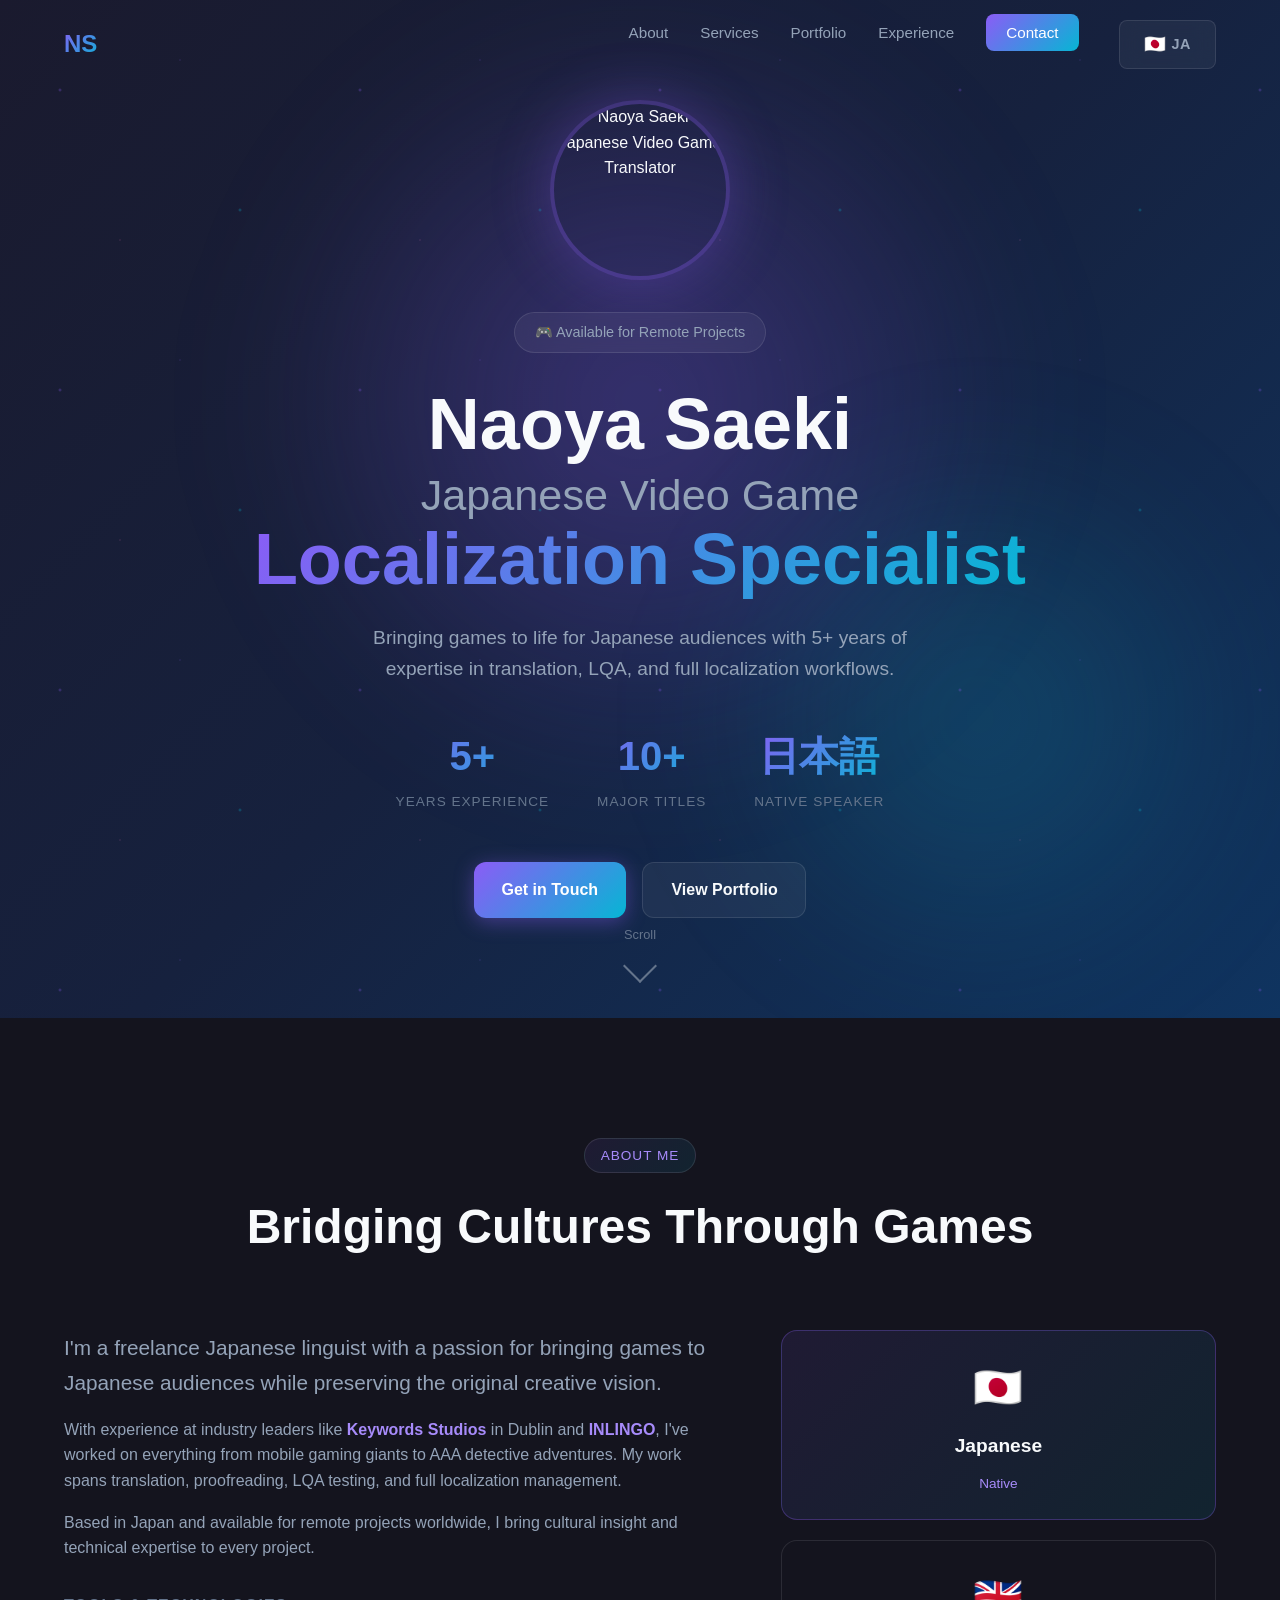
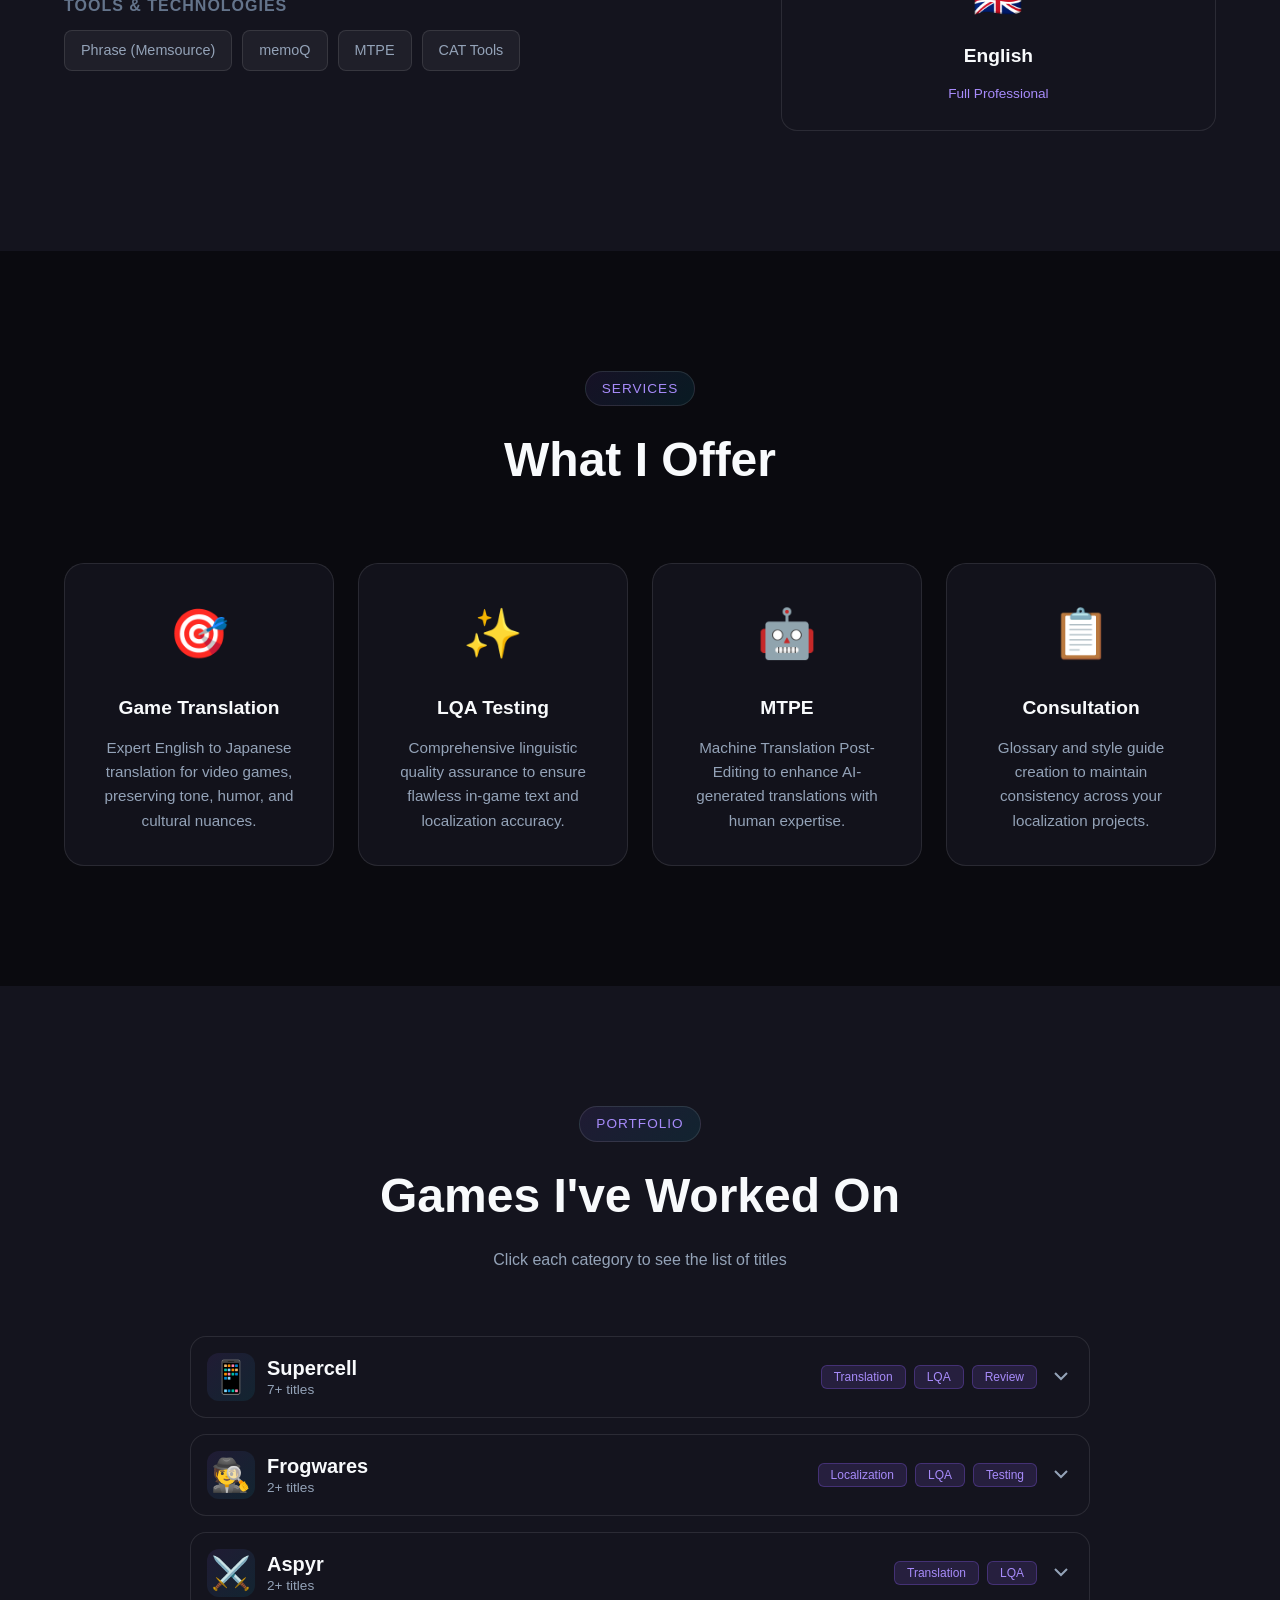
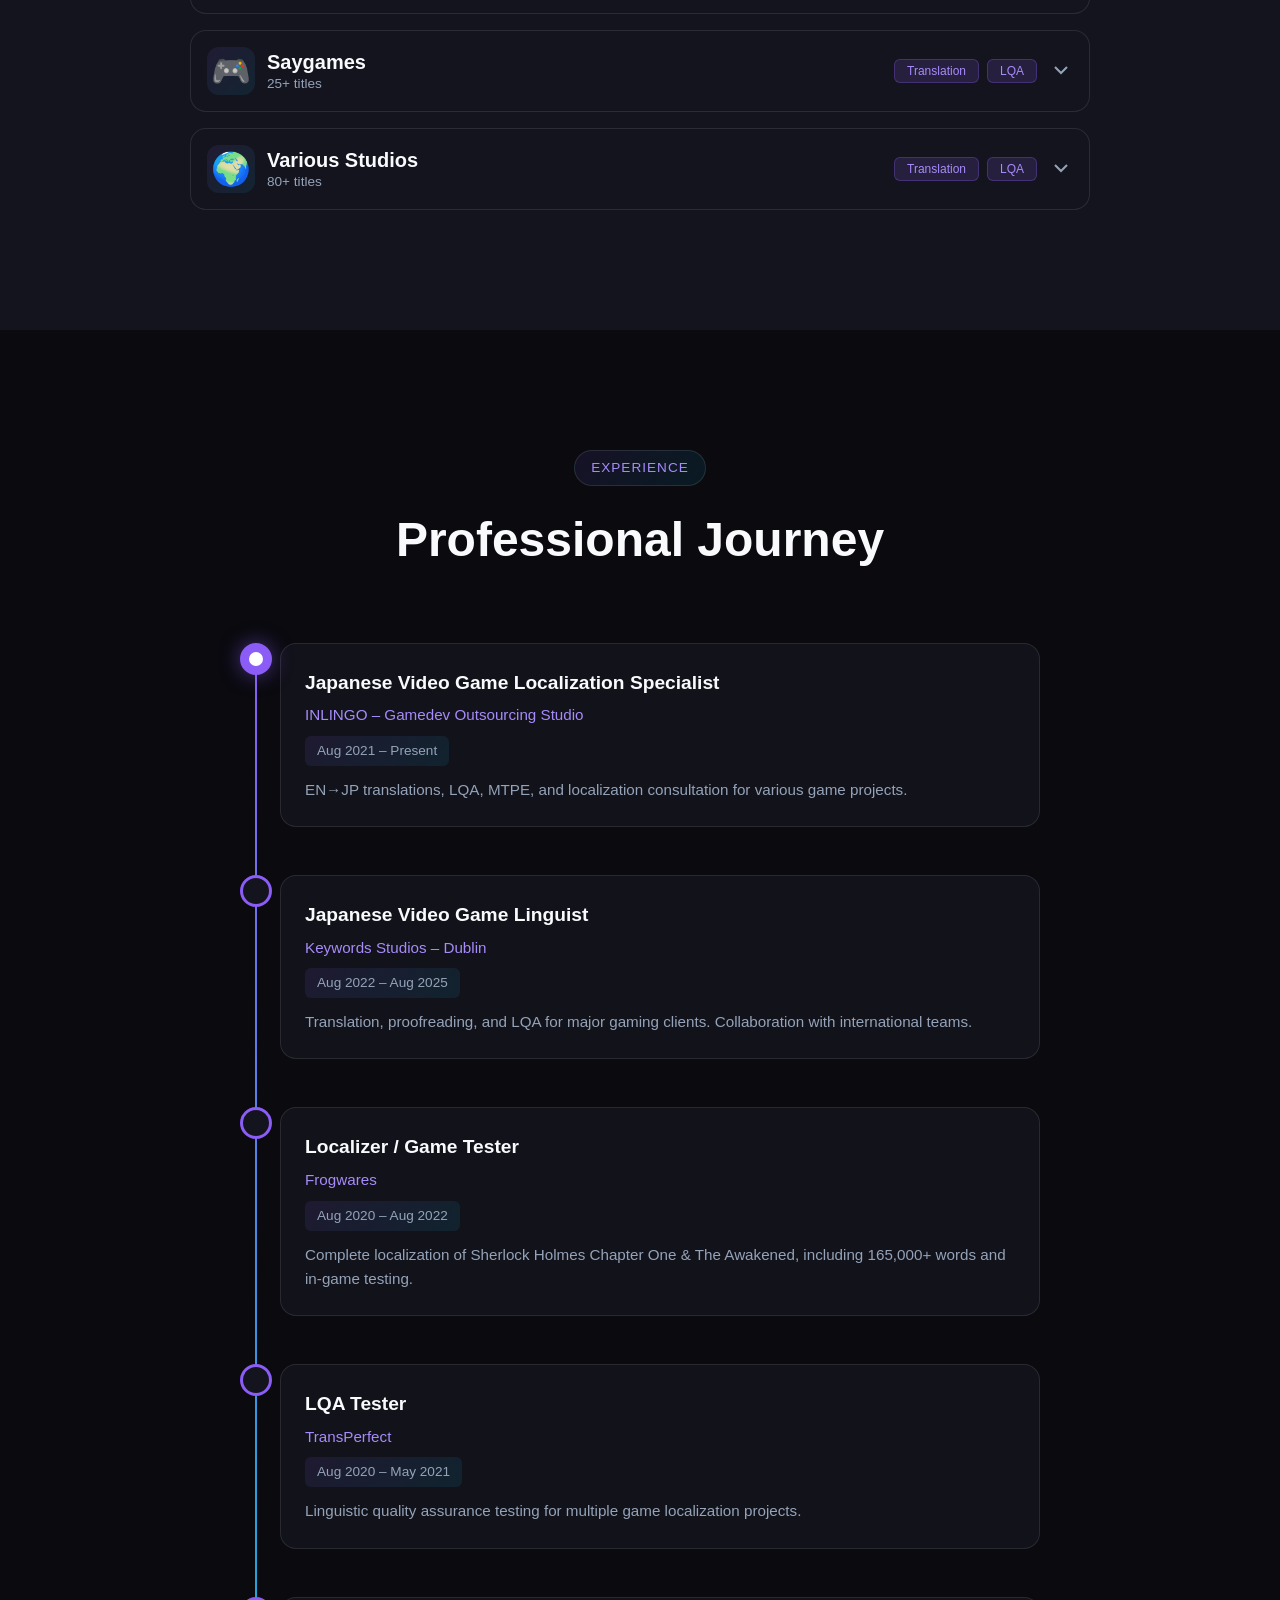
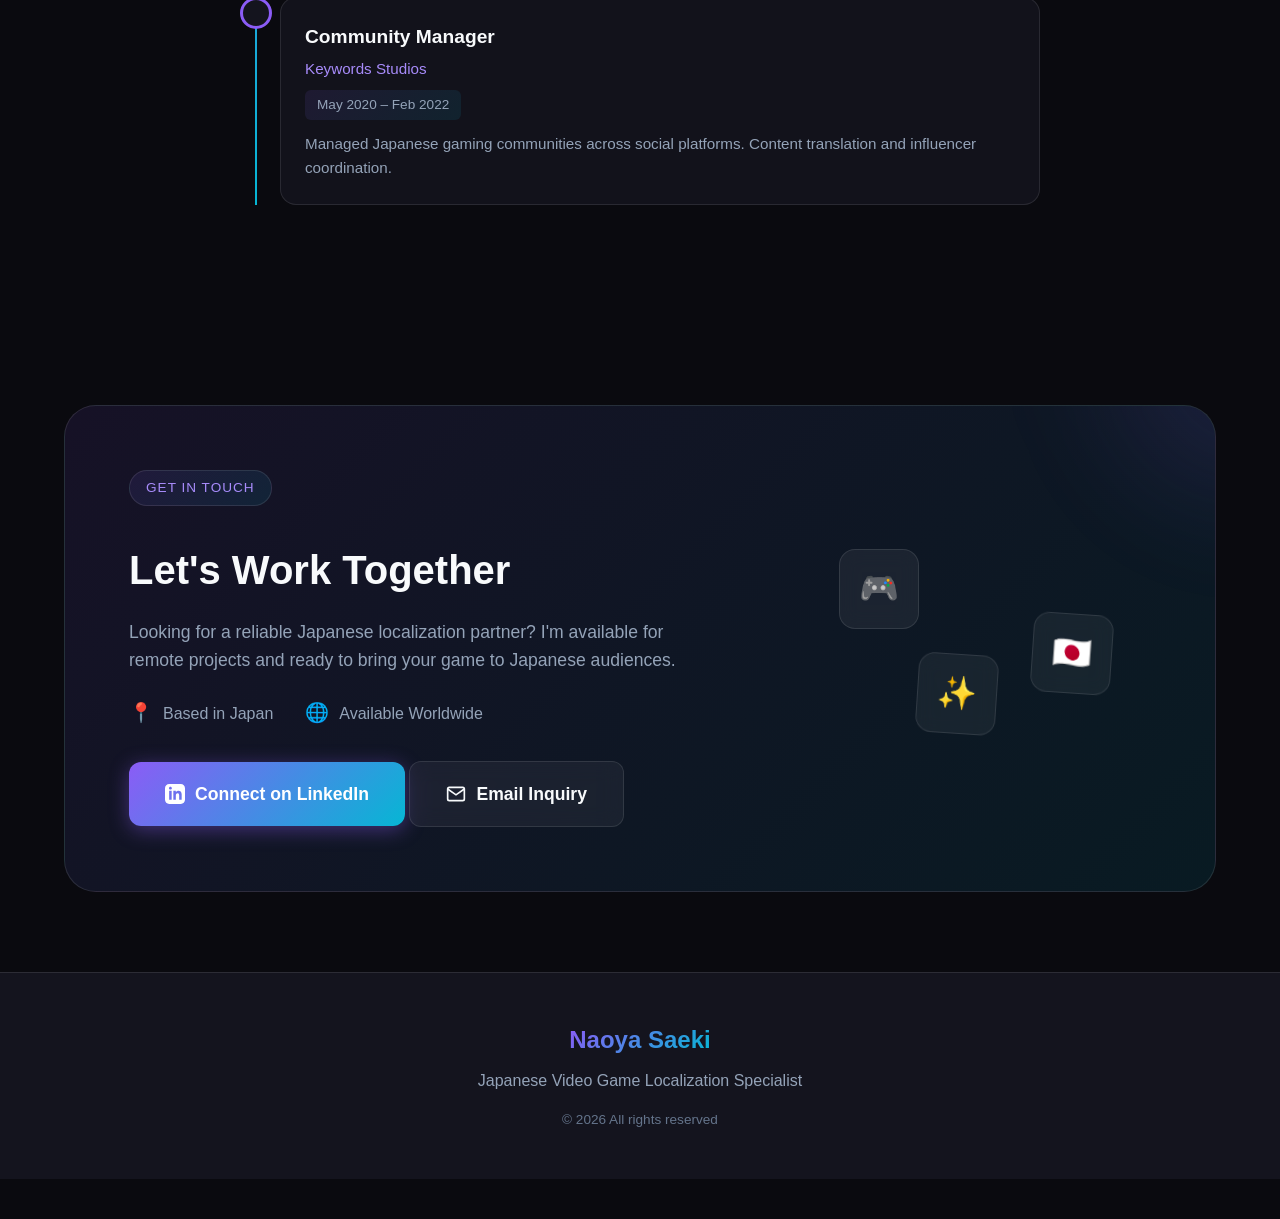
==== commit 499df6fc: "Add security hardening: CSP, SRI notes, CI scanning, SECURITY.md - Tighten CSP on both HTML pages (d" ====
--- a/index.html
+++ b/index.html
@@ -10,17 +10,26 @@
         content="Japanese translator, video game localization, LQA, game translation, freelance translator, English to Japanese">
     <title>Naoya Saeki | Japanese Video Game Translator & Localization Specialist</title>
 
-    <!-- Security Meta Tags -->
+    <!-- Security: Content-Security-Policy.
+         Delivered via <meta> because GitHub Pages cannot set real HTTP response headers.
+         NOTE: frame-ancestors, report-uri and sandbox are IGNORED in a meta-delivered CSP
+         (see _headers for header-based enforcement, e.g. Netlify/Cloudflare/proxy). -->
+    <meta http-equiv="Content-Security-Policy"
+        content="default-src 'self'; base-uri 'self'; object-src 'none'; script-src 'self'; style-src 'self' https://fonts.googleapis.com; font-src 'self' https://fonts.gstatic.com; img-src 'self' data:; connect-src 'self'; form-action 'self'; frame-ancestors 'none'; upgrade-insecure-requests">
+    <!-- Referrer-Policy is honoured when set via meta. -->
+    <meta name="referrer" content="strict-origin-when-cross-origin">
+    <!-- nosniff / Permissions-Policy are only fully enforced as real HTTP headers (see _headers);
+         kept here as defense-in-depth for the user agents that honour them. -->
     <meta http-equiv="X-Content-Type-Options" content="nosniff">
-    <meta http-equiv="X-Frame-Options" content="SAMEORIGIN">
-    <meta http-equiv="X-XSS-Protection" content="1; mode=block">
-    <meta name="referrer" content="strict-origin-when-cross-origin">
-    <meta http-equiv="Content-Security-Policy"
-        content="default-src 'self'; script-src 'self' 'unsafe-inline'; style-src 'self' 'unsafe-inline' https://fonts.googleapis.com; font-src 'self' https://fonts.gstatic.com; img-src 'self' data:; connect-src 'self'; frame-ancestors 'self';">
-    <meta http-equiv="Permissions-Policy" content="geolocation=(), microphone=(), camera=()">
+    <meta http-equiv="Permissions-Policy" content="geolocation=(), microphone=(), camera=(), interest-cohort=()">
 
     <link rel="preconnect" href="https://fonts.googleapis.com">
     <link rel="preconnect" href="https://fonts.gstatic.com" crossorigin>
+    <!-- Google Fonts: Subresource Integrity (SRI) is intentionally NOT applied here.
+         The css2 endpoint returns UA-specific CSS (see its `Vary` header), so any fixed
+         sha384 hash would break rendering on browsers that receive a different response.
+         The response is locked to https://fonts.googleapis.com by the CSP style-src above.
+         To gain SRI + drop the third party entirely, self-host the fonts (see SECURITY.md). -->
     <link
         href="https://fonts.googleapis.com/css2?family=Inter:wght@300;400;500;600&family=Outfit:wght@400;500;600;700&family=Noto+Sans+JP:wght@300;400;500;600;700&display=swap"
         rel="stylesheet">
--- a/index.css
+++ b/index.css
@@ -1036,6 +1036,19 @@
     }
 }
 
+/* Applied to .hero-highlight via index.js (kept here so the CSP needs no inline styles) */
+@keyframes pulse {
+
+    0%,
+    100% {
+        opacity: 1;
+    }
+
+    50% {
+        opacity: 0.8;
+    }
+}
+
 /* ===== Footer ===== */
 .footer {
     background: var(--color-surface);
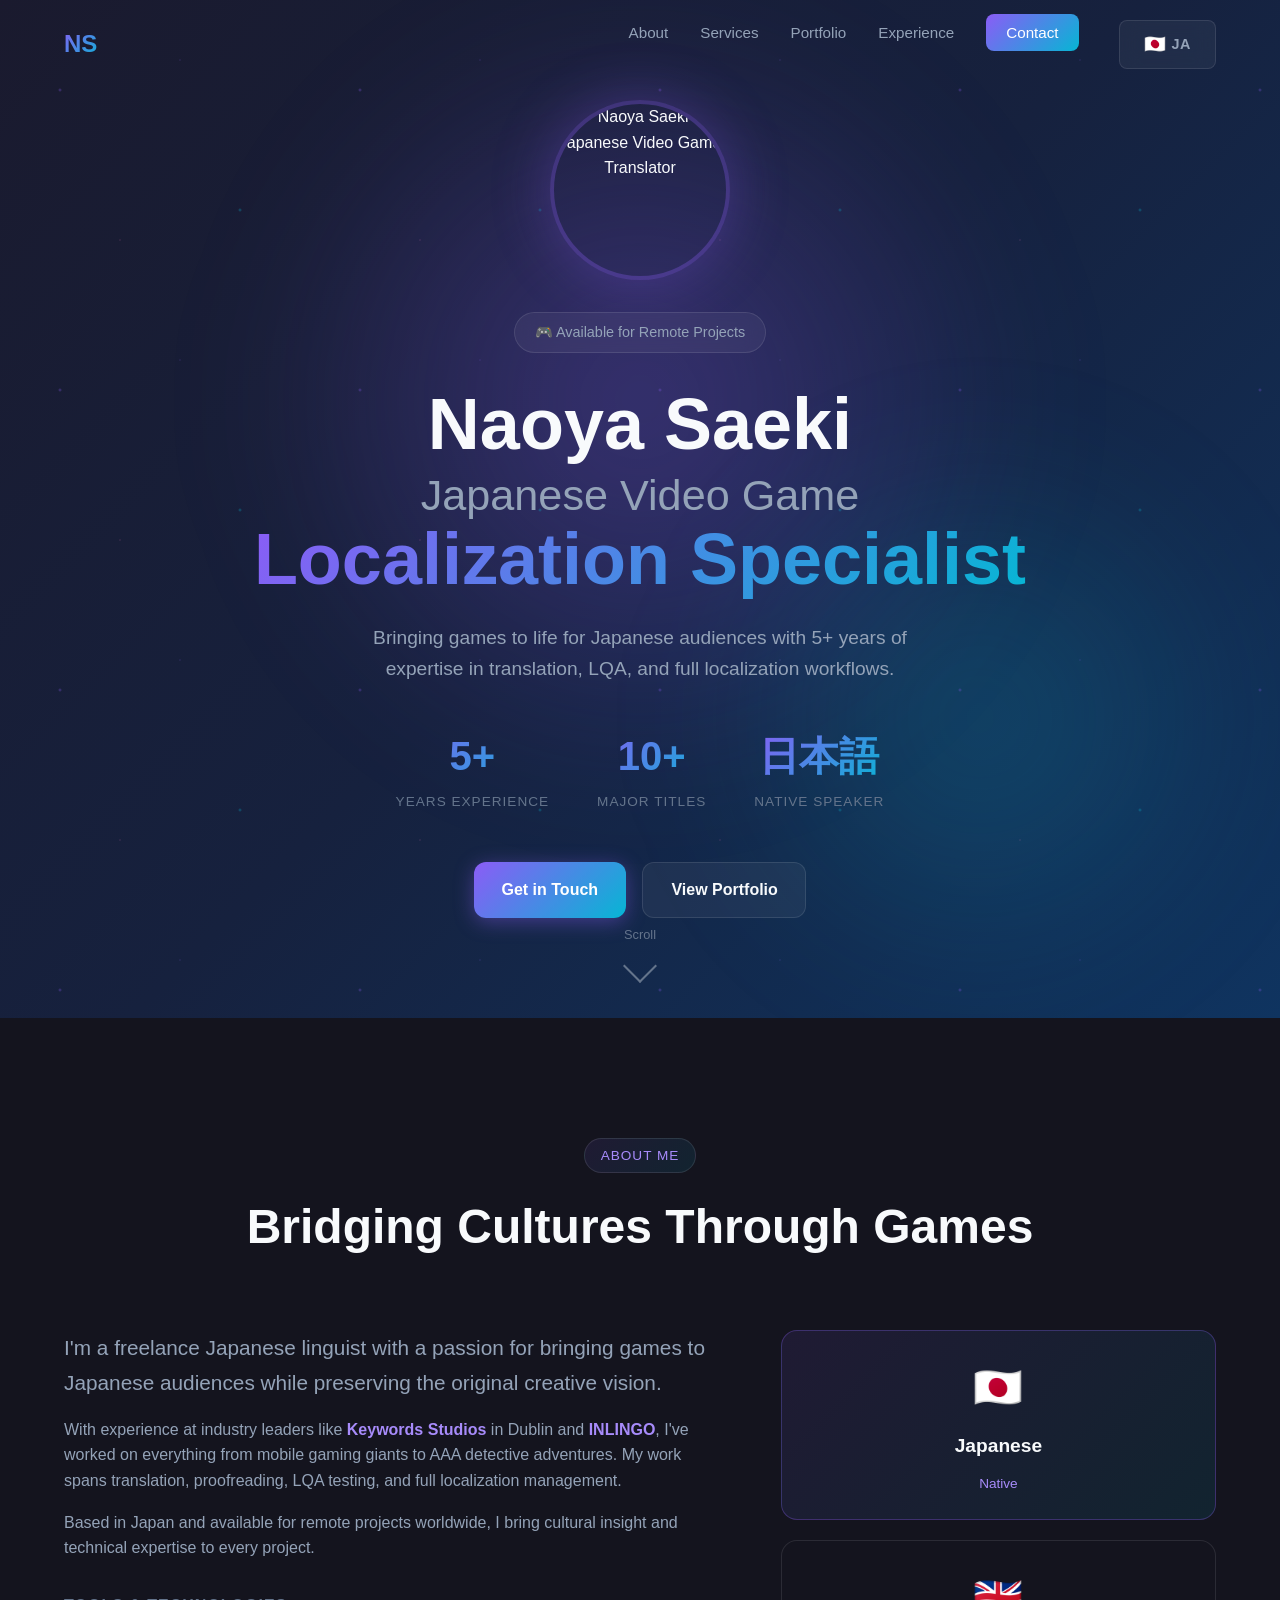
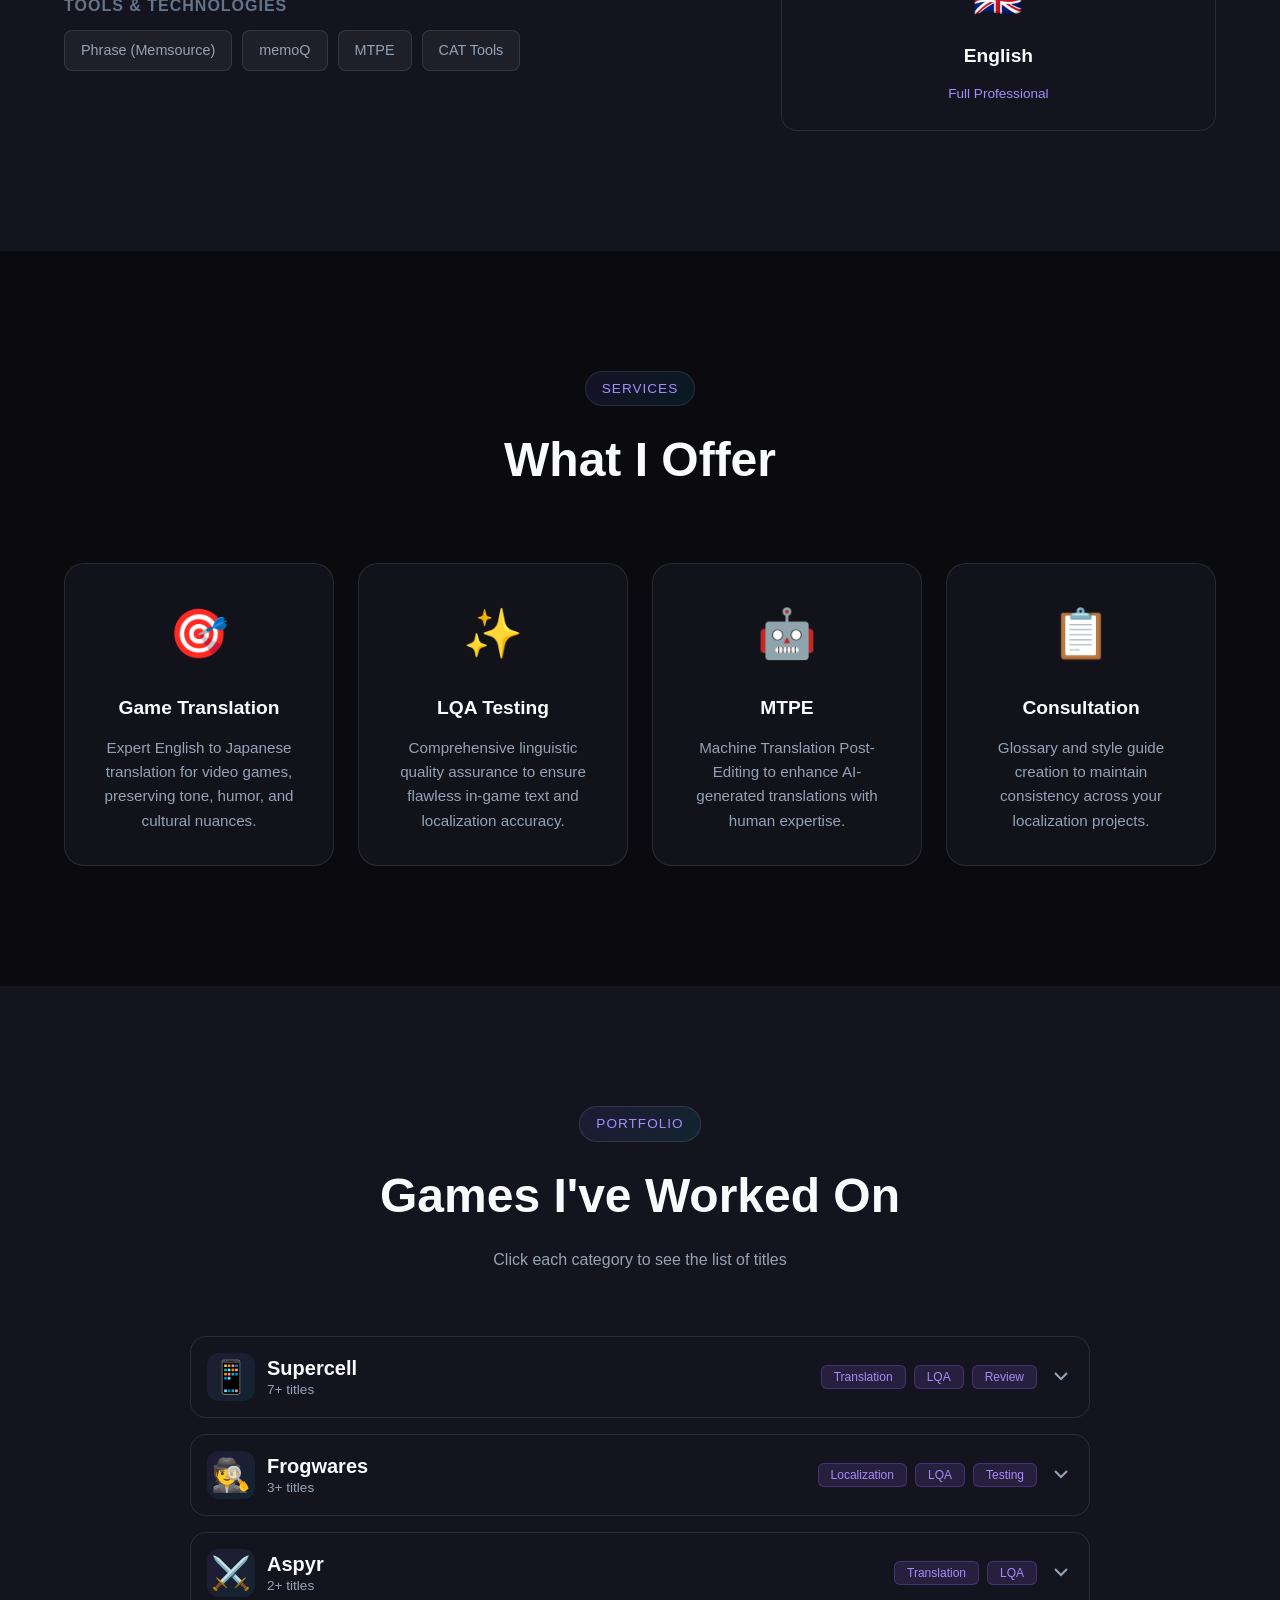
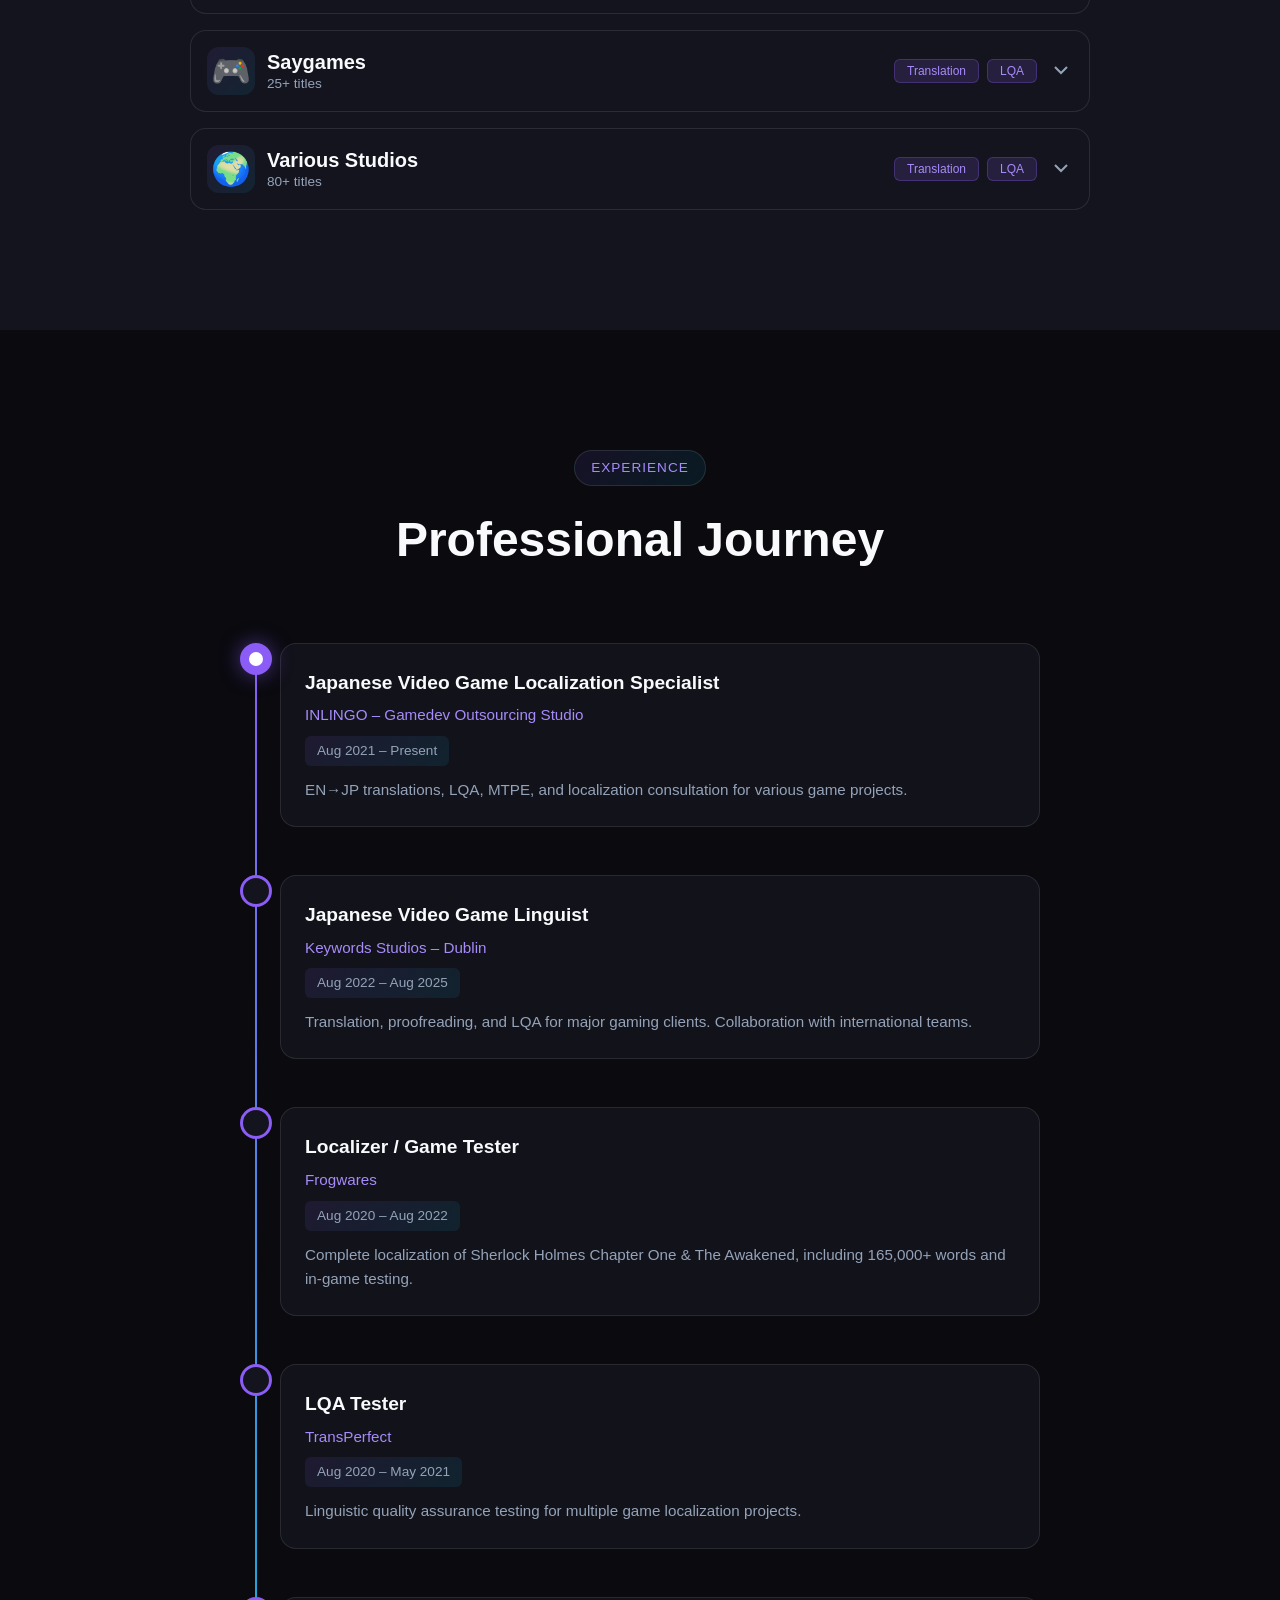
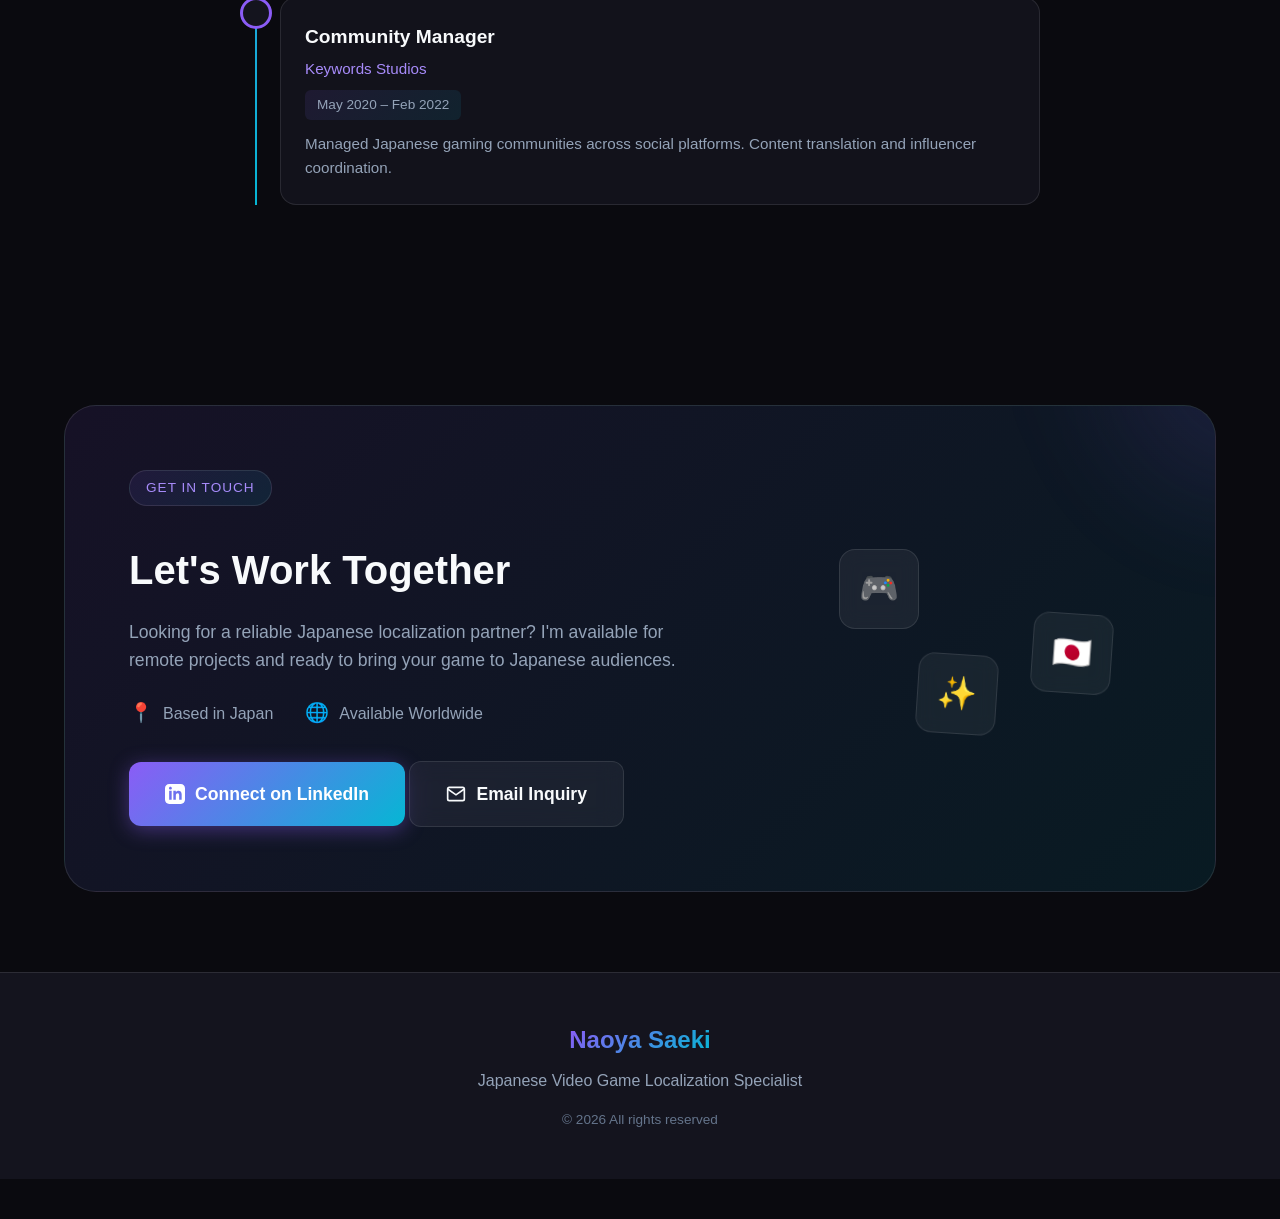
==== commit 11a78fd2: "Add The Sinking City 2 to Frogwares portfolio entries - Added a new game-list entry for 'The Sinking" ====
--- a/index.html
+++ b/index.html
@@ -243,7 +243,7 @@
                         <div class="accordion-icon">🕵️</div>
                         <div class="accordion-title">
                             <h3>Frogwares</h3>
-                            <span class="accordion-count">2+ titles</span>
+                            <span class="accordion-count">3+ titles</span>
                         </div>
                         <div class="accordion-tags">
                             <span>Localization</span>
@@ -263,6 +263,8 @@
                                     Action Adventure</span></li>
                             <li><span class="game-name">Sherlock Holmes The Awakened</span><span class="game-type">AAA
                                     Action Adventure</span></li>
+                            <li><span class="game-name">The Sinking City 2</span><span class="game-type">AAA
+                                    Action Adventure (TBD)</span></li>
                         </ul>
                     </div>
                 </div>
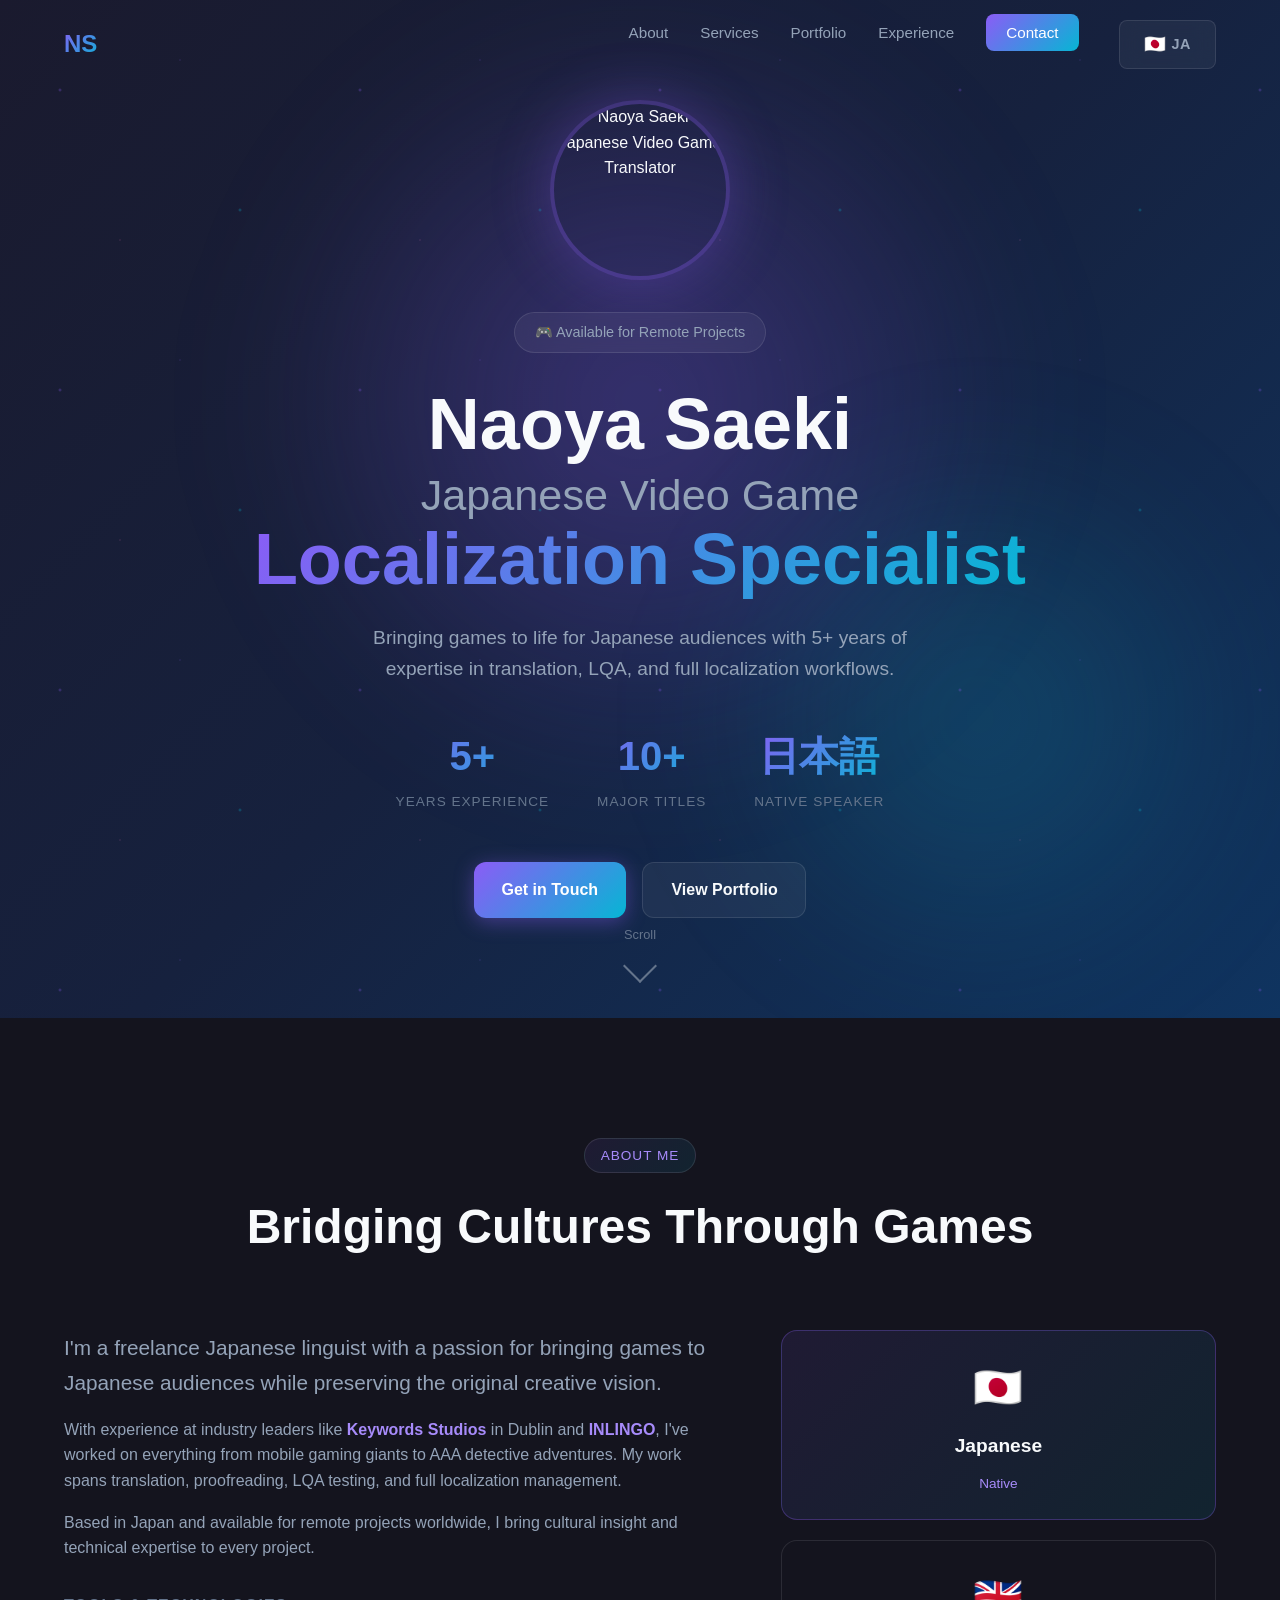
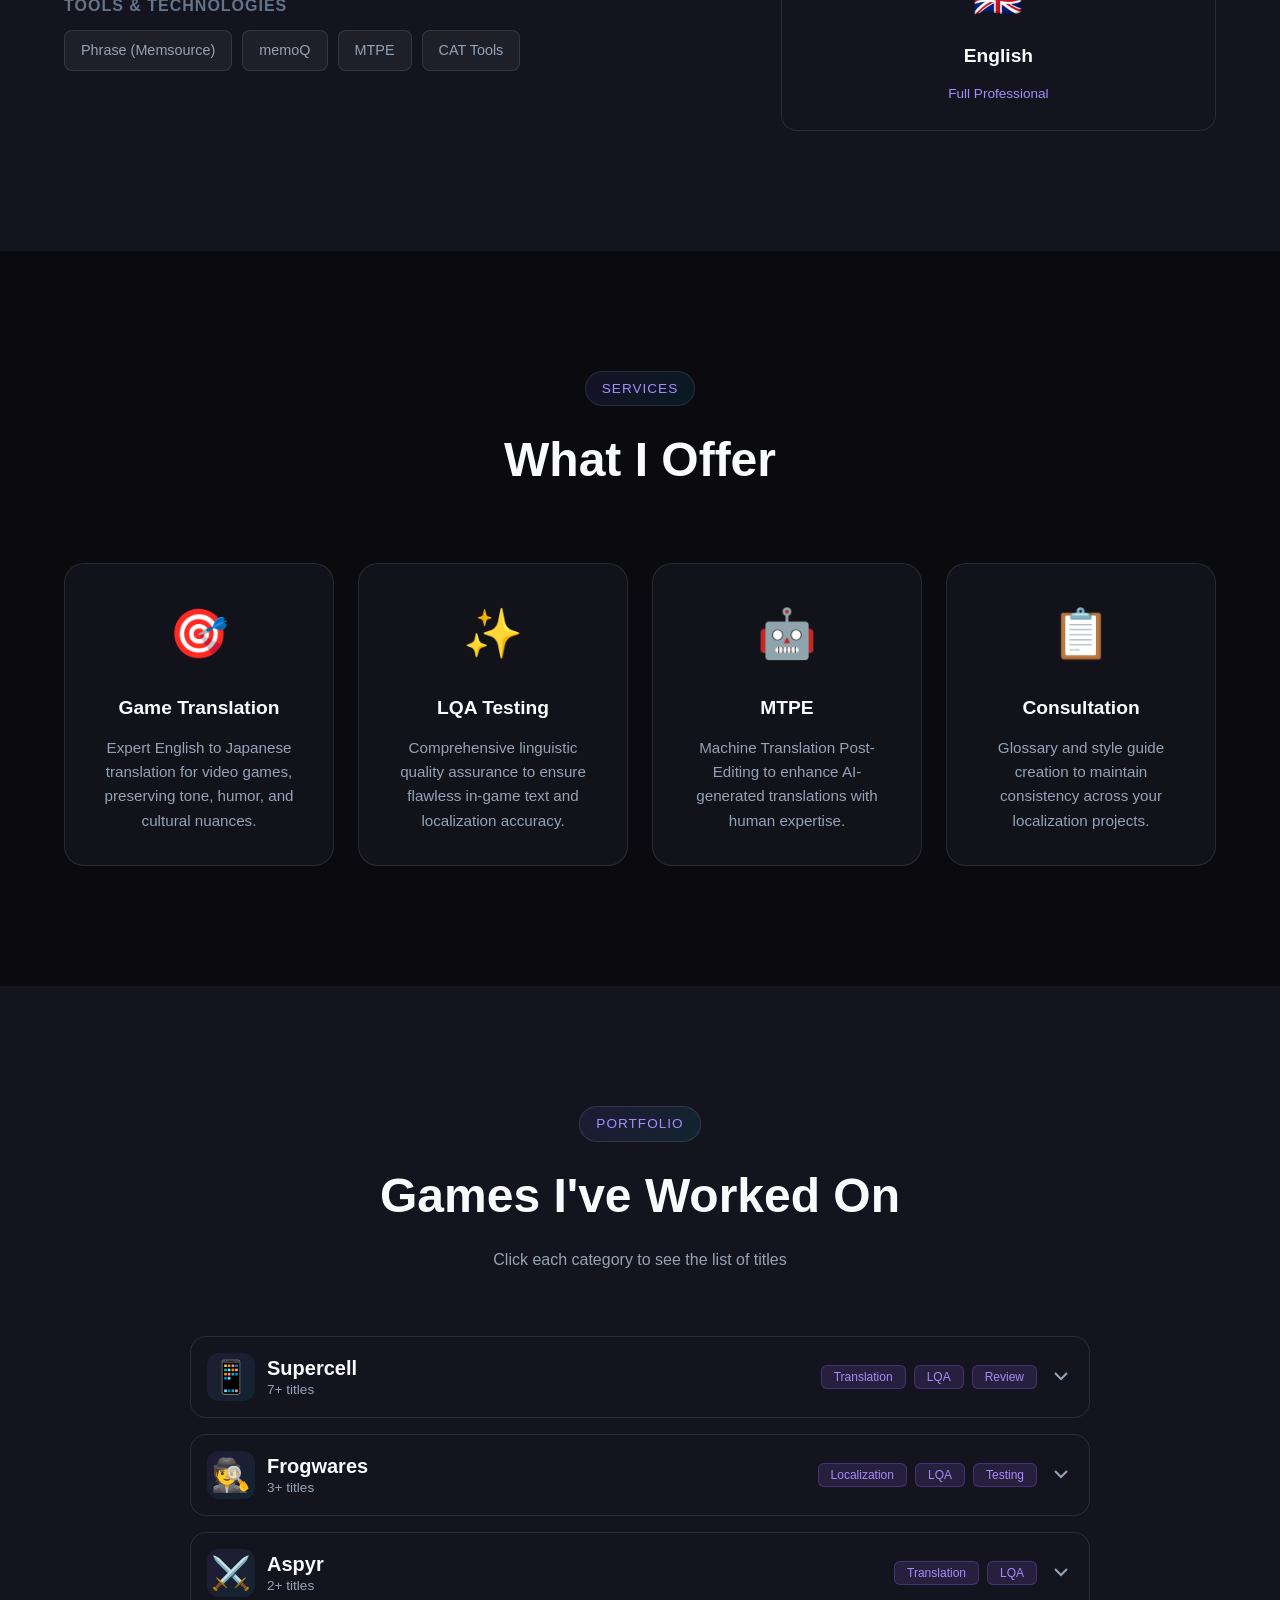
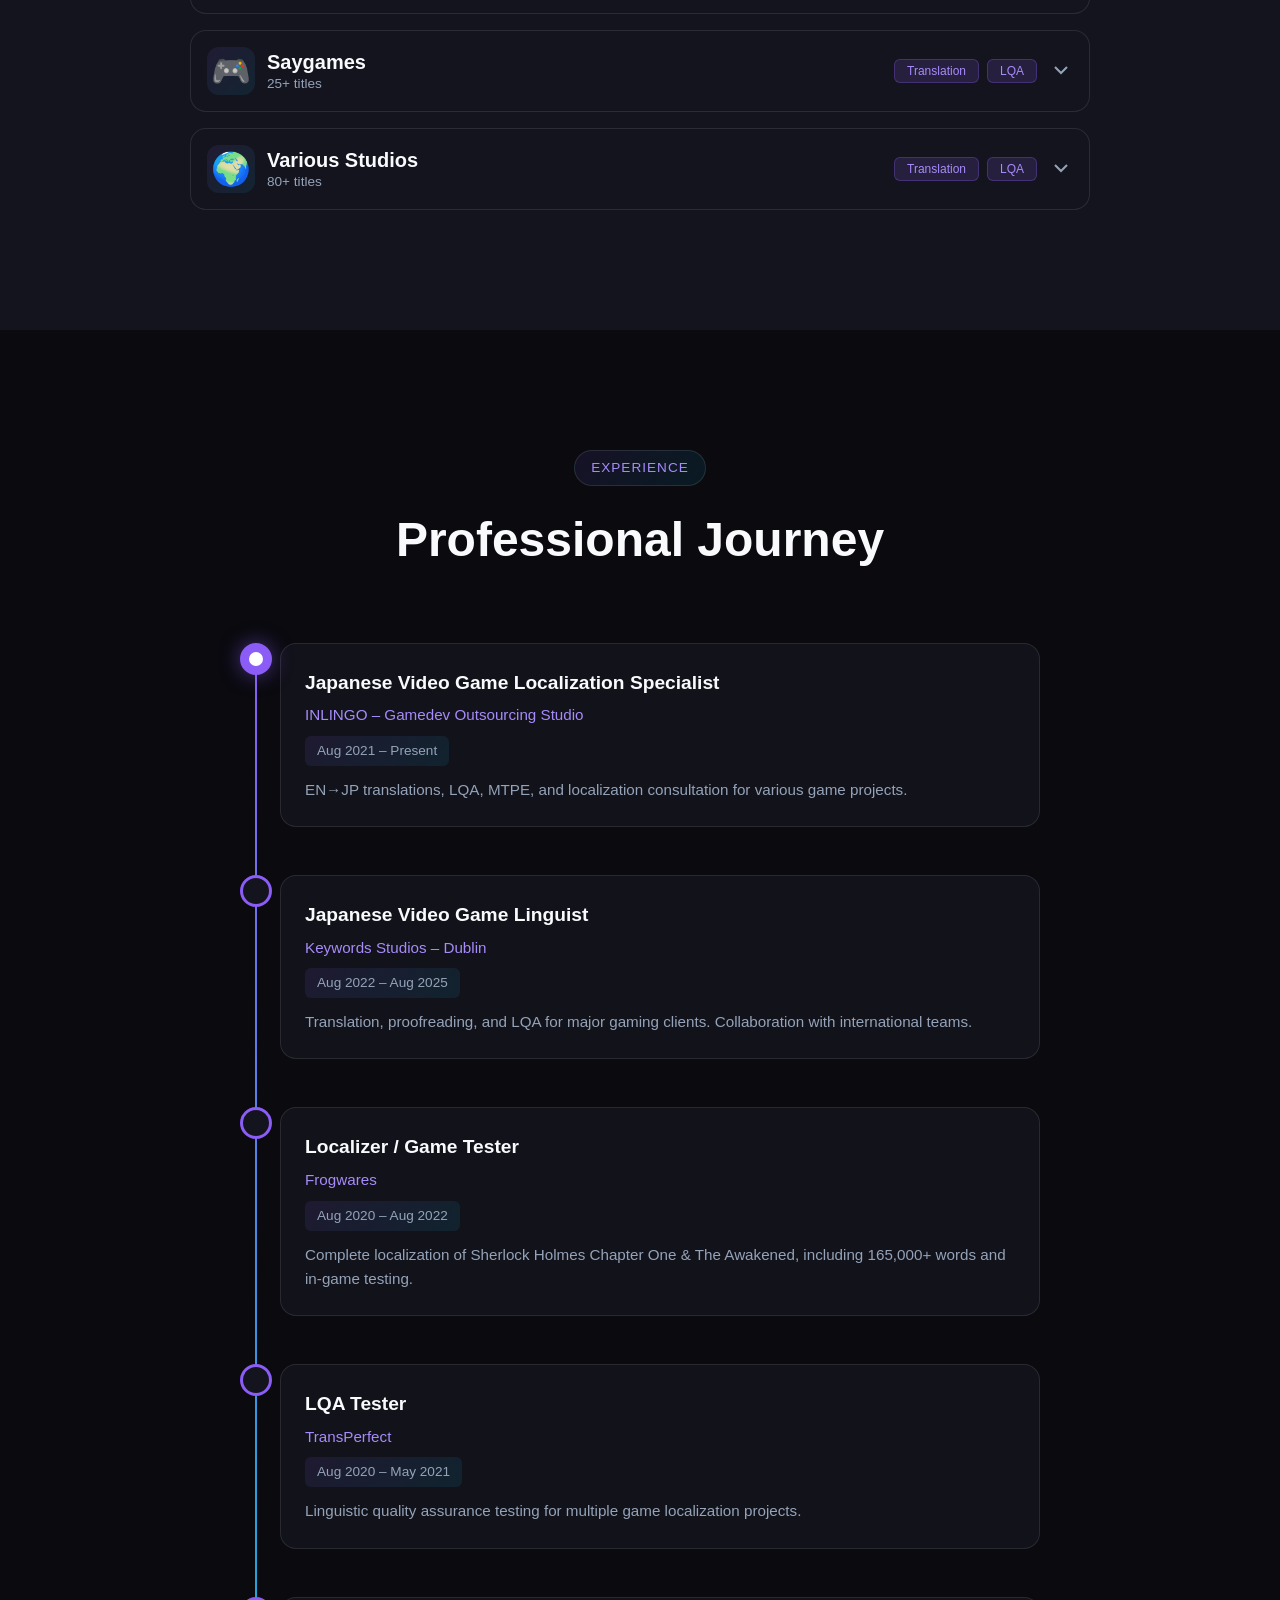
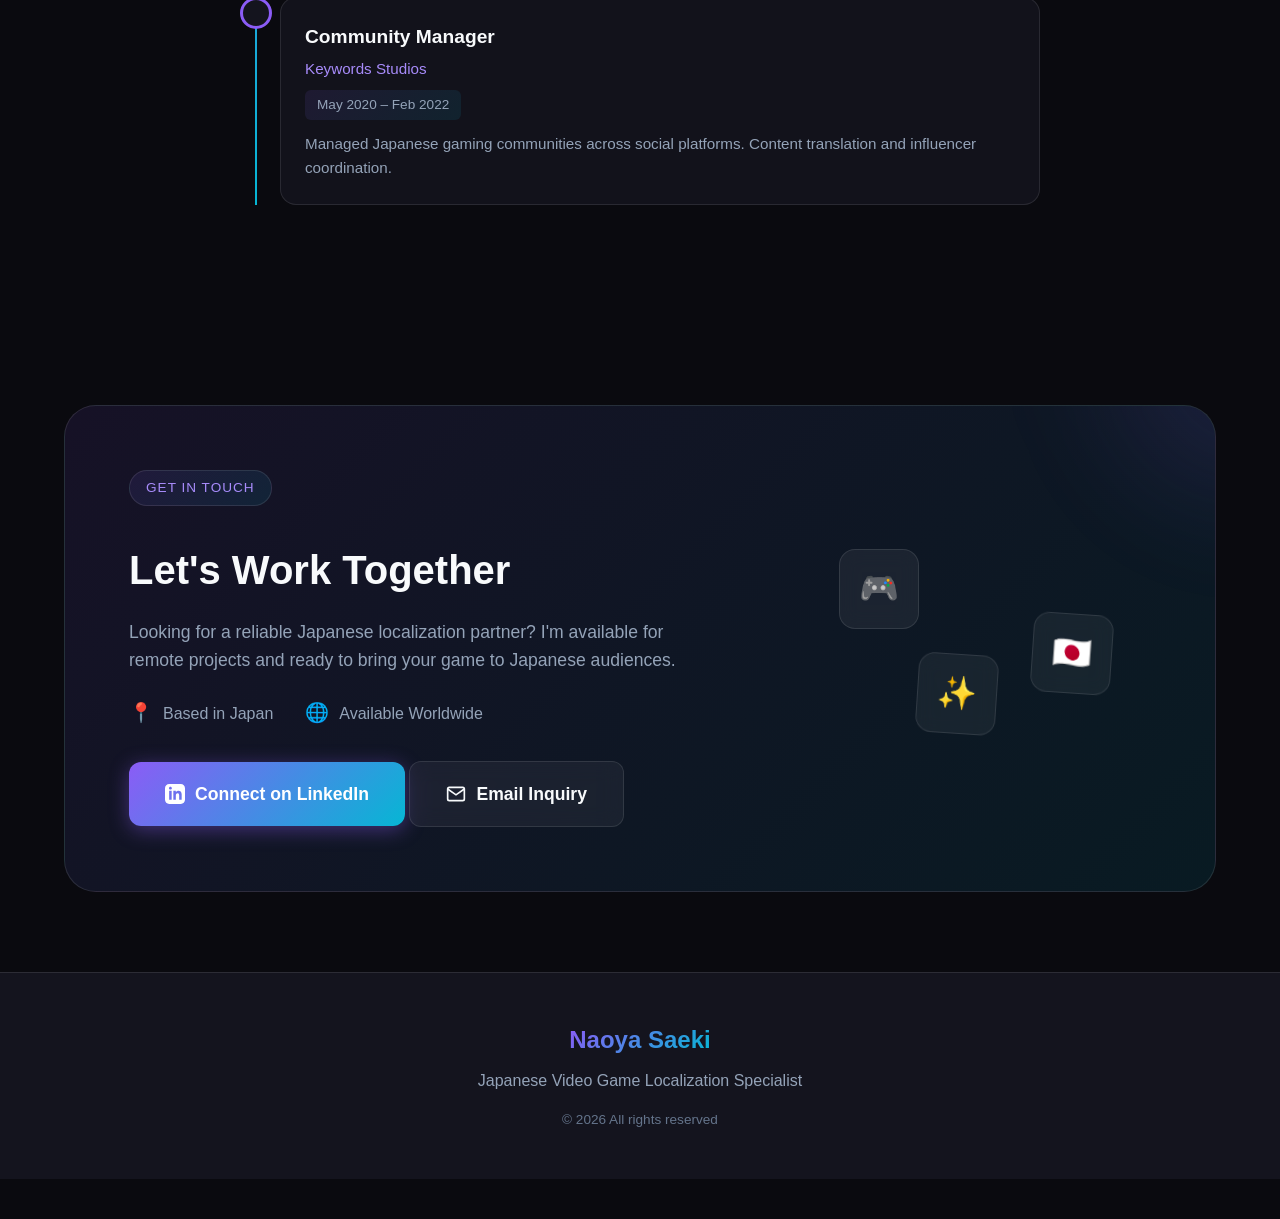
==== commit cd7f0d25: "Remove TBD placeholder from The Sinking City 2 game type Align with sibling Frogwares entries which " ====
--- a/index.html
+++ b/index.html
@@ -264,7 +264,7 @@
                             <li><span class="game-name">Sherlock Holmes The Awakened</span><span class="game-type">AAA
                                     Action Adventure</span></li>
                             <li><span class="game-name">The Sinking City 2</span><span class="game-type">AAA
-                                    Action Adventure (TBD)</span></li>
+                                    Action Adventure</span></li>
                         </ul>
                     </div>
                 </div>
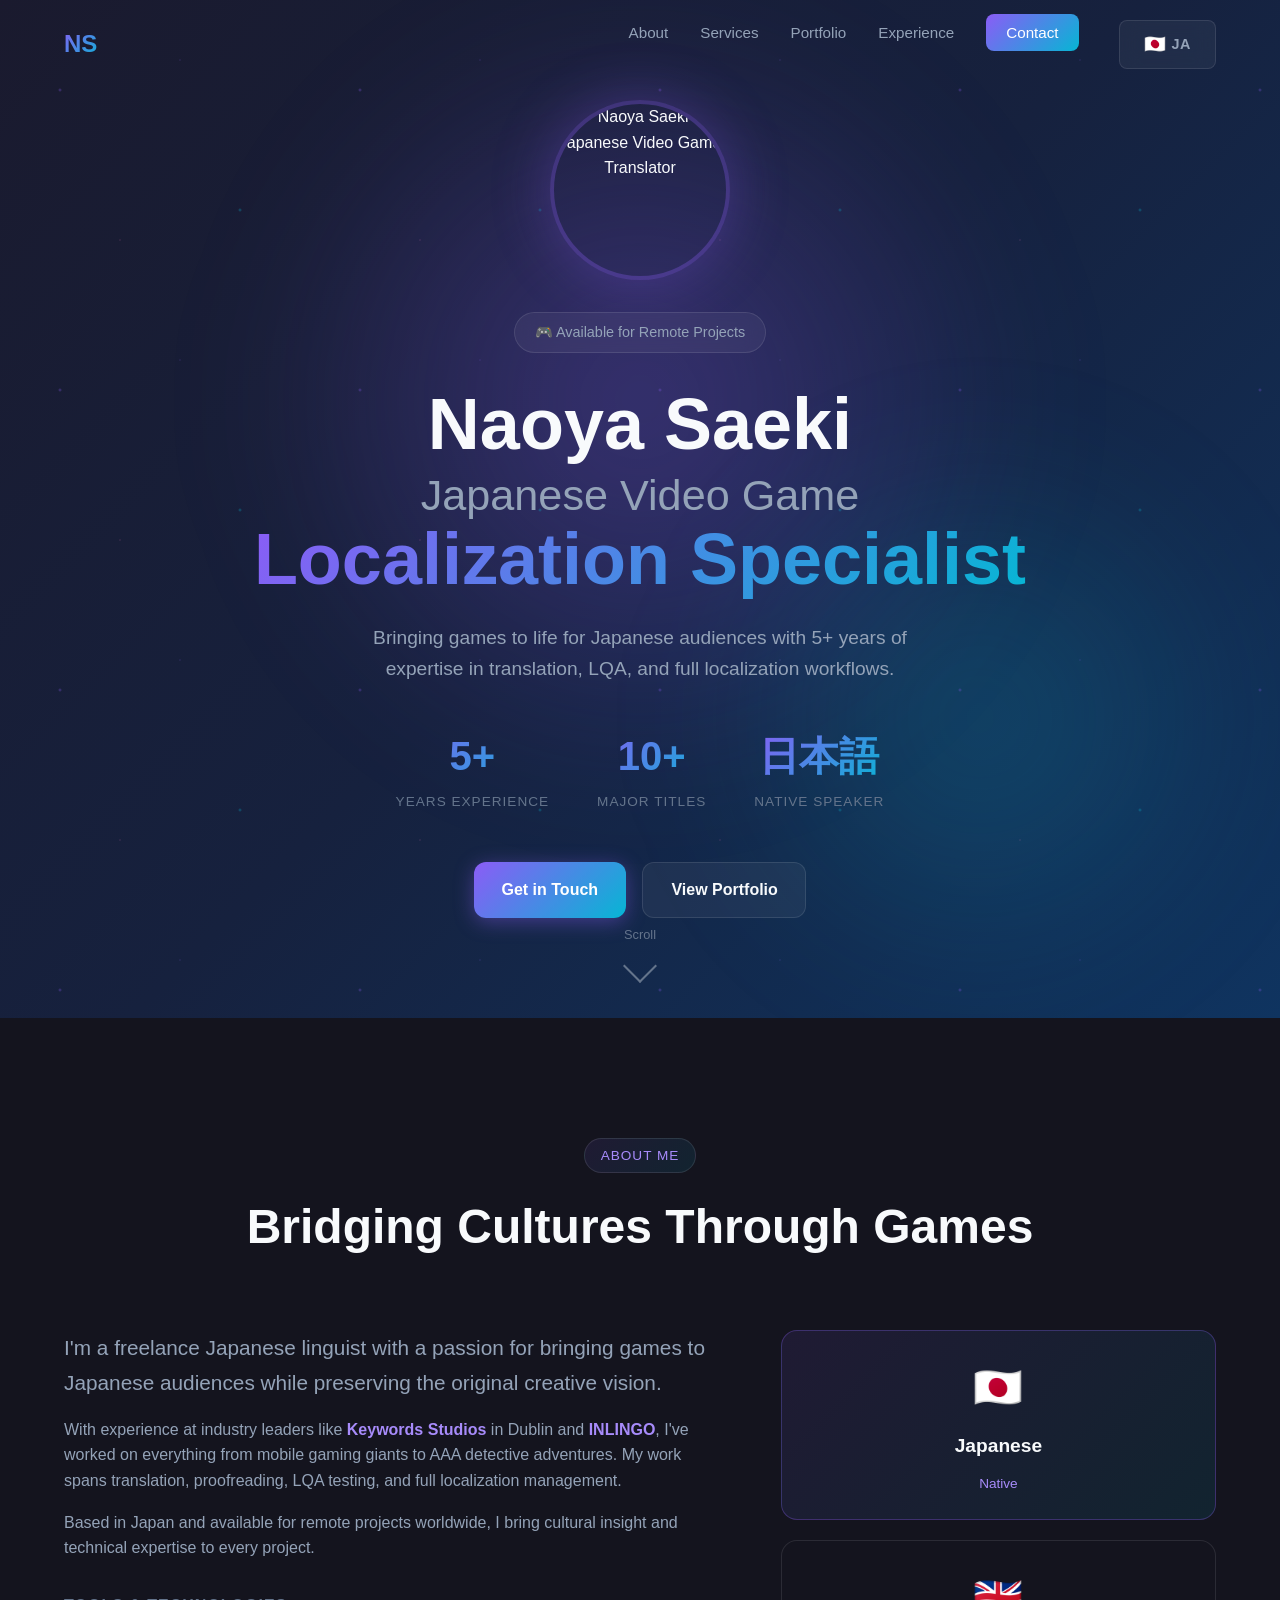
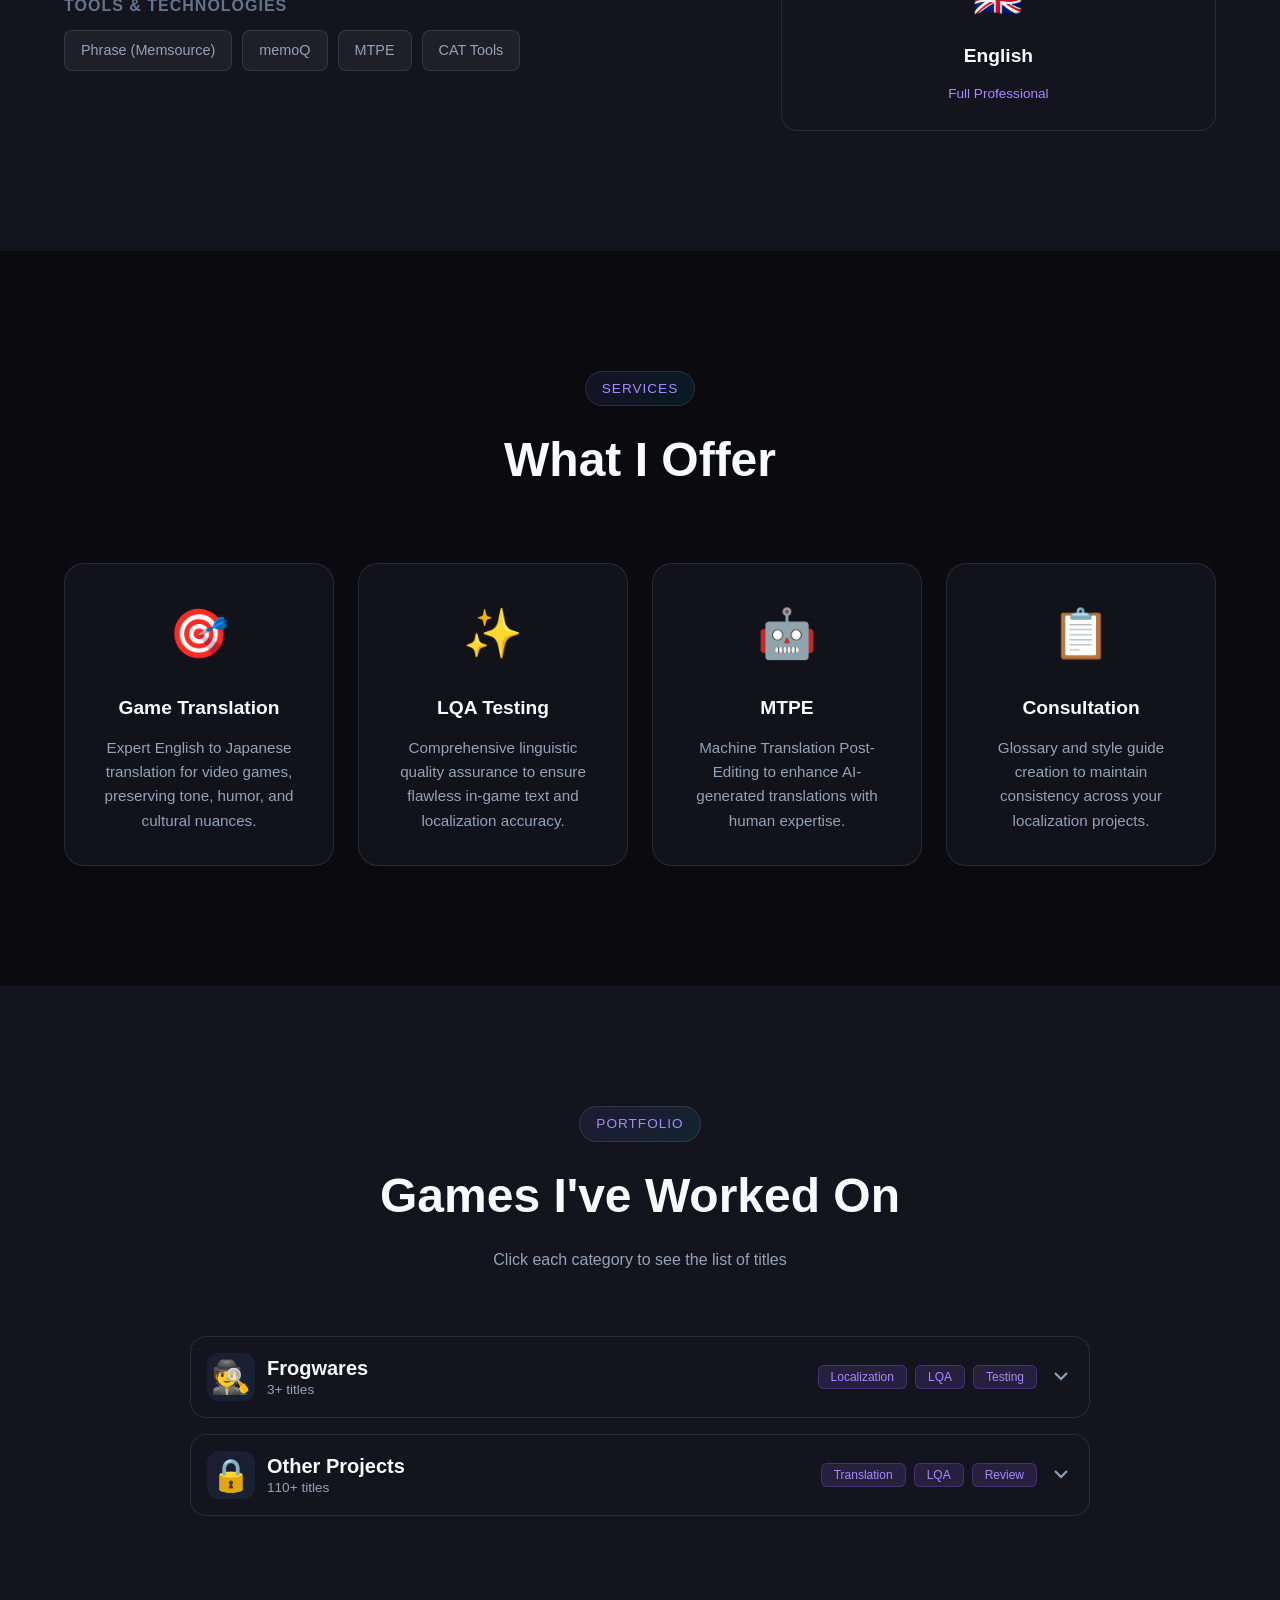
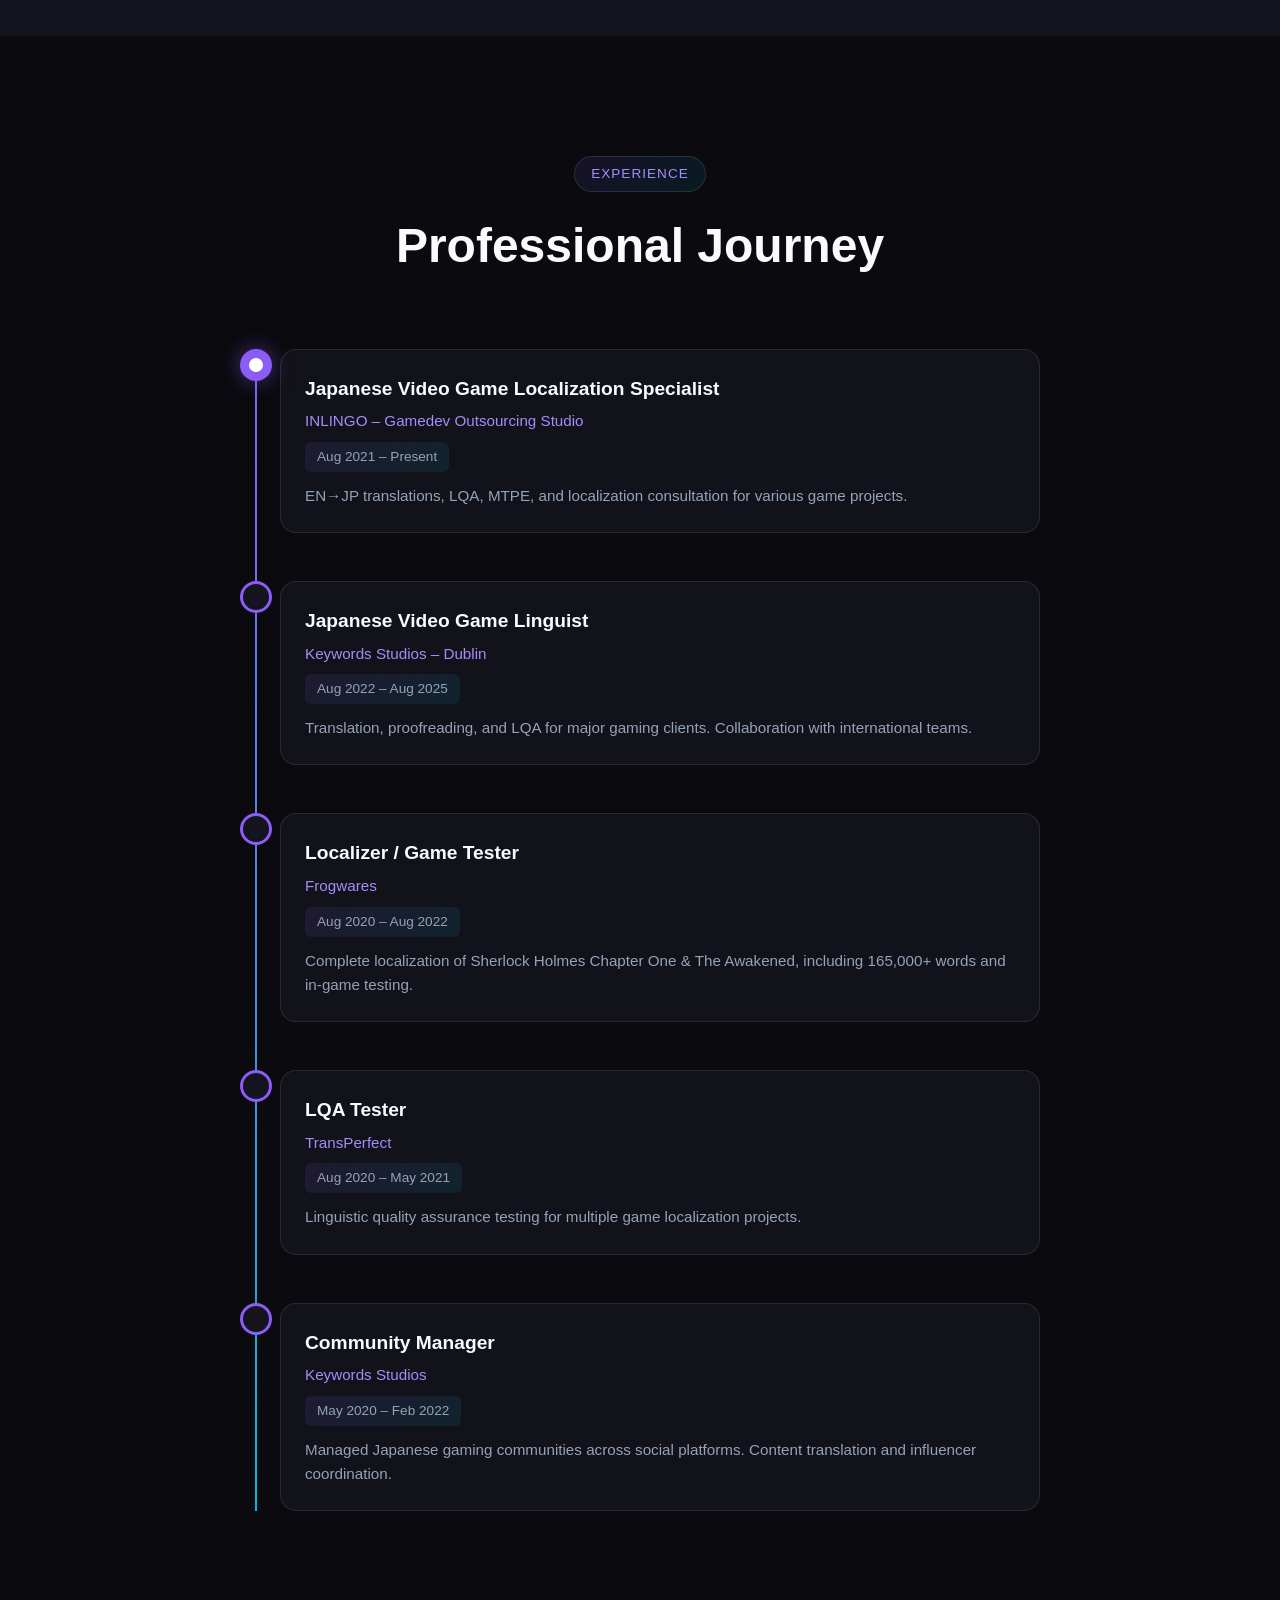
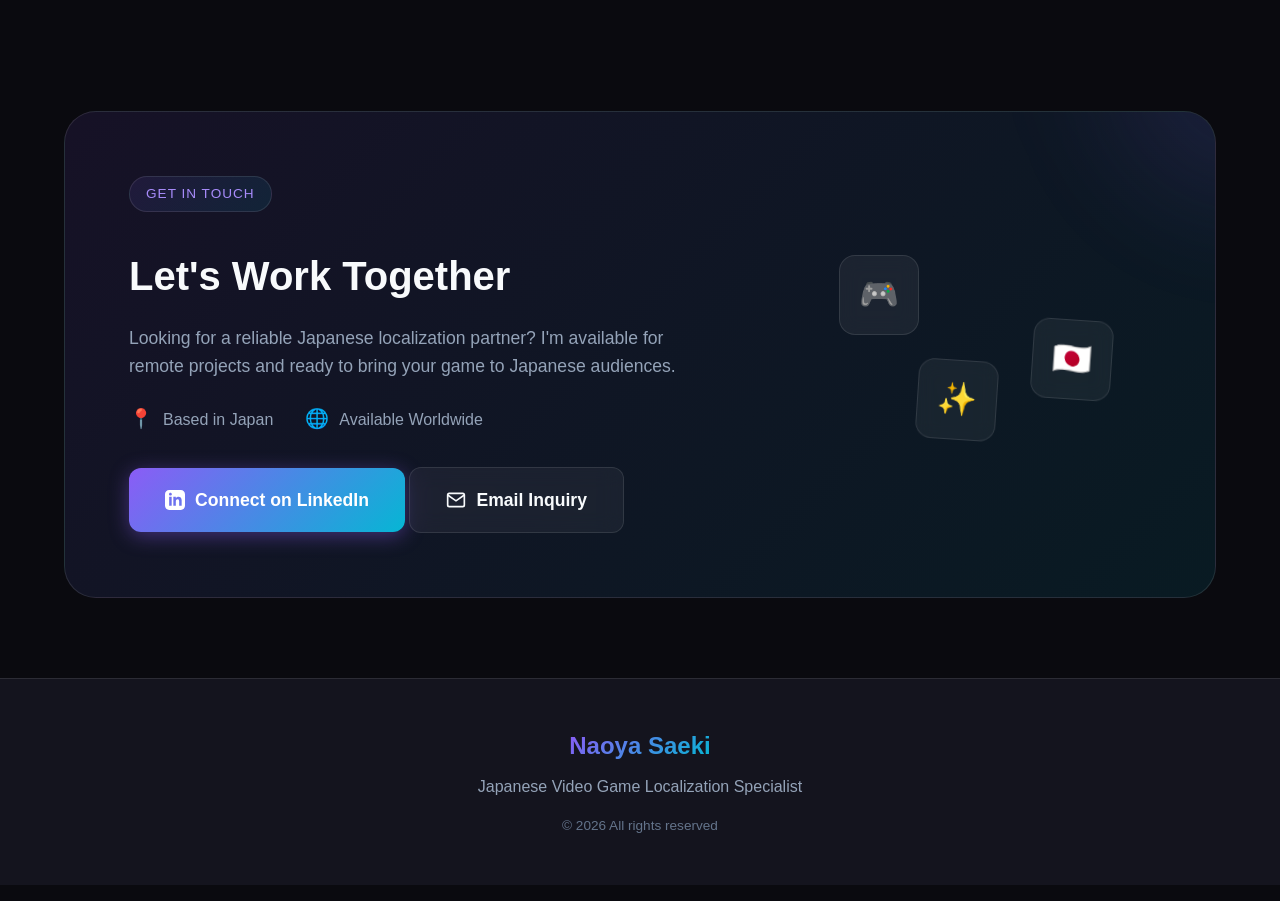
==== commit f0fec254: "Anonymize non-Frogwares studios and titles in portfolio section Replace the Supercell, Aspyr, Saygam" ====
--- a/index.html
+++ b/index.html
@@ -5,17 +5,19 @@
     <meta charset="UTF-8">
     <meta name="viewport" content="width=device-width, initial-scale=1.0">
     <meta name="description"
-        content="Naoya Saeki - Freelance Japanese Video Game Translator & Localization Specialist. 5+ years of experience with AAA titles including Clash of Clans, Brawl Stars, and Sherlock Holmes series.">
+        content="Naoya Saeki - Freelance Japanese Video Game Translator &amp; Localization Specialist. 5+ years of experience localizing AAA and mobile titles, including the Sherlock Holmes series.">
     <meta name="keywords"
         content="Japanese translator, video game localization, LQA, game translation, freelance translator, English to Japanese">
     <title>Naoya Saeki | Japanese Video Game Translator & Localization Specialist</title>
 
     <!-- Security: Content-Security-Policy.
          Delivered via <meta> because GitHub Pages cannot set real HTTP response headers.
-         NOTE: frame-ancestors, report-uri and sandbox are IGNORED in a meta-delivered CSP
-         (see _headers for header-based enforcement, e.g. Netlify/Cloudflare/proxy). -->
+         NOTE: frame-ancestors, report-uri and sandbox are IGNORED in a meta-delivered CSP,
+         so frame-ancestors is intentionally OMITTED here (it only emitted a console error).
+         Clickjacking protection is enforced via _headers (frame-ancestors + X-Frame-Options)
+         when served behind a real-header host, e.g. Netlify/Cloudflare/proxy. -->
     <meta http-equiv="Content-Security-Policy"
-        content="default-src 'self'; base-uri 'self'; object-src 'none'; script-src 'self'; style-src 'self' https://fonts.googleapis.com; font-src 'self' https://fonts.gstatic.com; img-src 'self' data:; connect-src 'self'; form-action 'self'; frame-ancestors 'none'; upgrade-insecure-requests">
+        content="default-src 'self'; base-uri 'self'; object-src 'none'; script-src 'self'; style-src 'self' https://fonts.googleapis.com; font-src 'self' https://fonts.gstatic.com; img-src 'self' data:; connect-src 'self'; form-action 'self'; upgrade-insecure-requests">
     <!-- Referrer-Policy is honoured when set via meta. -->
     <meta name="referrer" content="strict-origin-when-cross-origin">
     <!-- nosniff / Permissions-Policy are only fully enforced as real HTTP headers (see _headers);
@@ -33,6 +35,13 @@
     <link
         href="https://fonts.googleapis.com/css2?family=Inter:wght@300;400;500;600&family=Outfit:wght@400;500;600;700&family=Noto+Sans+JP:wght@300;400;500;600;700&display=swap"
         rel="stylesheet">
+    <!-- Favicons (local assets only; complies with CSP img-src 'self' data:).
+         Declaring these prevents the browser's default /favicon.ico probe, which
+         404'd because this site is served from a project subpath. -->
+    <link rel="icon" href="favicon.ico" sizes="any">
+    <link rel="icon" type="image/svg+xml" href="favicon.svg">
+    <link rel="apple-touch-icon" href="apple-touch-icon.png">
+    <meta name="theme-color" content="#0a0a0f">
     <link rel="stylesheet" href="index.css">
     <link rel="stylesheet" href="lang-switcher.css">
 </head>
@@ -198,45 +207,6 @@
                 <p class="section-subtitle">Click each category to see the list of titles</p>
             </div>
             <div class="portfolio-accordion">
-                <!-- Supercell Games -->
-                <div class="accordion-item">
-                    <button class="accordion-header" aria-expanded="false">
-                        <div class="accordion-icon">📱</div>
-                        <div class="accordion-title">
-                            <h3>Supercell</h3>
-                            <span class="accordion-count">7+ titles</span>
-                        </div>
-                        <div class="accordion-tags">
-                            <span>Translation</span>
-                            <span>LQA</span>
-                            <span>Review</span>
-                        </div>
-                        <div class="accordion-arrow">
-                            <svg width="24" height="24" viewBox="0 0 24 24" fill="none" stroke="currentColor"
-                                stroke-width="2">
-                                <polyline points="6 9 12 15 18 9"></polyline>
-                            </svg>
-                        </div>
-                    </button>
-                    <div class="accordion-content">
-                        <ul class="game-list">
-                            <li><span class="game-name">Brawl Stars</span><span class="game-type">Mobile Action</span>
-                            </li>
-                            <li><span class="game-name">Boom Beach</span><span class="game-type">Mobile Strategy</span>
-                            </li>
-                            <li><span class="game-name">Clash of Clans</span><span class="game-type">Mobile
-                                    Strategy</span></li>
-                            <li><span class="game-name">Clash Royale</span><span class="game-type">Mobile
-                                    Strategy</span></li>
-                            <li><span class="game-name">Hay Day</span><span class="game-type">Mobile Simulation</span>
-                            </li>
-                            <li><span class="game-name">mo.co</span><span class="game-type">Mobile Action</span></li>
-                            <li><span class="game-name">Squad Busters</span><span class="game-type">Mobile Action</span>
-                            </li>
-                        </ul>
-                    </div>
-                </div>
-
                 <!-- Frogwares Games -->
                 <div class="accordion-item">
                     <button class="accordion-header" aria-expanded="false">
@@ -264,22 +234,23 @@
                             <li><span class="game-name">Sherlock Holmes The Awakened</span><span class="game-type">AAA
                                     Action Adventure</span></li>
                             <li><span class="game-name">The Sinking City 2</span><span class="game-type">AAA
-                                    Action Adventure</span></li>
+                                    Action Adventure (45,000+ words)</span></li>
                         </ul>
                     </div>
                 </div>
 
-                <!-- Aspyr Games -->
+                <!-- Other projects (studios and titles undisclosed) -->
                 <div class="accordion-item">
                     <button class="accordion-header" aria-expanded="false">
-                        <div class="accordion-icon">⚔️</div>
+                        <div class="accordion-icon">🔒</div>
                         <div class="accordion-title">
-                            <h3>Aspyr</h3>
-                            <span class="accordion-count">2+ titles</span>
+                            <h3>Other Projects</h3>
+                            <span class="accordion-count">110+ titles</span>
                         </div>
                         <div class="accordion-tags">
                             <span>Translation</span>
                             <span>LQA</span>
+                            <span>Review</span>
                         </div>
                         <div class="accordion-arrow">
                             <svg width="24" height="24" viewBox="0 0 24 24" fill="none" stroke="currentColor"
@@ -290,129 +261,10 @@
                     </button>
                     <div class="accordion-content">
                         <ul class="game-list">
-                            <li><span class="game-name">Deus Ex Remastered</span><span class="game-type">AAA Action
-                                    RPG</span></li>
-                            <li><span class="game-name">Legacy of Kain™ Soul Reaver 1&2 Remastered</span><span
-                                    class="game-type">AAA Action Adventure</span></li>
-                        </ul>
-                    </div>
-                </div>
-
-                <!-- Saygames Games -->
-                <div class="accordion-item">
-                    <button class="accordion-header" aria-expanded="false">
-                        <div class="accordion-icon">🎮</div>
-                        <div class="accordion-title">
-                            <h3>Saygames</h3>
-                            <span class="accordion-count">25+ titles</span>
-                        </div>
-                        <div class="accordion-tags">
-                            <span>Translation</span>
-                            <span>LQA</span>
-                        </div>
-                        <div class="accordion-arrow">
-                            <svg width="24" height="24" viewBox="0 0 24 24" fill="none" stroke="currentColor"
-                                stroke-width="2">
-                                <polyline points="6 9 12 15 18 9"></polyline>
-                            </svg>
-                        </div>
-                    </button>
-                    <div class="accordion-content">
-                        <ul class="game-list">
-                            <li><span class="game-name">Arrow Escape</span><span class="game-type">Hypercasual</span>
-                            </li>
-                            <li><span class="game-name">Black Deck</span><span class="game-type">Card Battle</span></li>
-                            <li><span class="game-name">Blood Invasion</span><span class="game-type">Action</span></li>
-                            <li><span class="game-name">Chainsaw Juice King</span><span class="game-type">Arcade</span>
-                            </li>
-                            <li><span class="game-name">Decolore</span><span class="game-type">Puzzle</span></li>
-                            <li><span class="game-name">Decor Life</span><span class="game-type">Simulation</span></li>
-                            <li><span class="game-name">Draw Arena</span><span class="game-type">Action</span></li>
-                            <li><span class="game-name">Dreamdale</span><span class="game-type">RPG Adventure</span>
-                            </li>
-                            <li><span class="game-name">Fine to Survive</span><span class="game-type">Strategy</span>
-                            </li>
-                            <li><span class="game-name">Fork N Sausage</span><span class="game-type">Physics
-                                    Puzzle</span></li>
-                            <li><span class="game-name">Fruit Clash</span><span class="game-type">Action</span></li>
-                            <li><span class="game-name">Hexa Shift</span><span class="game-type">Puzzle</span></li>
-                            <li><span class="game-name">Hexa Sort</span><span class="game-type">Puzzle</span></li>
-                            <li><span class="game-name">Hotel Master</span><span class="game-type">Management</span>
-                            </li>
-                            <li><span class="game-name">I am Not a Robot</span><span class="game-type">Puzzle</span>
-                            </li>
-                            <li><span class="game-name">Match Junk</span><span class="game-type">Puzzle</span></li>
-                            <li><span class="game-name">My Sticker Room</span><span class="game-type">Simulation</span>
-                            </li>
-                            <li><span class="game-name">Pocket Sort</span><span class="game-type">Puzzle</span></li>
-                            <li><span class="game-name">Roll the Hole</span><span class="game-type">Arcade</span></li>
-                            <li><span class="game-name">Rush Xtreme</span><span class="game-type">Racing</span></li>
-                            <li><span class="game-name">Screw World 3D</span><span class="game-type">Puzzle</span></li>
-                            <li><span class="game-name">Stitch Jam</span><span class="game-type">Puzzle</span></li>
-                            <li><span class="game-name">Tiny Warriors</span><span class="game-type">Action</span></li>
-                            <li><span class="game-name">Tower Destiny Survive</span><span
-                                    class="game-type">Strategy</span></li>
-                            <li><span class="game-name">Wasteland Life</span><span class="game-type">Survival</span>
-                            </li>
-                        </ul>
-                    </div>
-                </div>
-
-                <!-- Various Studios -->
-                <div class="accordion-item">
-                    <button class="accordion-header" aria-expanded="false">
-                        <div class="accordion-icon">🌍</div>
-                        <div class="accordion-title">
-                            <h3>Various Studios</h3>
-                            <span class="accordion-count">80+ titles</span>
-                        </div>
-                        <div class="accordion-tags">
-                            <span>Translation</span>
-                            <span>LQA</span>
-                        </div>
-                        <div class="accordion-arrow">
-                            <svg width="24" height="24" viewBox="0 0 24 24" fill="none" stroke="currentColor"
-                                stroke-width="2">
-                                <polyline points="6 9 12 15 18 9"></polyline>
-                            </svg>
-                        </div>
-                    </button>
-                    <div class="accordion-content">
-                        <ul class="game-list">
-                            <li><span class="game-name">Blockudoku</span><span class="game-type">Easybrain -
-                                    Puzzle</span></li>
-                            <li><span class="game-name">Brick Blast</span><span class="game-type">Easybrain -
-                                    Arcade</span></li>
-                            <li><span class="game-name">Chef & Friends</span><span class="game-type">Mytona -
-                                    Simulation</span></li>
-                            <li><span class="game-name">Clash: Artifacts of Chaos</span><span class="game-type">ACE Team
-                                    - Action Adventure</span></li>
-                            <li><span class="game-name">Cooking Diary</span><span class="game-type">Mytona -
-                                    Simulation</span></li>
-                            <li><span class="game-name">Gangs of Sherwood</span><span class="game-type">NACON -
-                                    Action</span></li>
-                            <li><span class="game-name">Imp of the Sun</span><span class="game-type">Sunwolf
-                                    Entertainment - Platformer</span></li>
-                            <li><span class="game-name">Merge Mansion</span><span class="game-type">Metacore -
-                                    Puzzle</span></li>
-                            <li><span class="game-name">MyCafe</span><span class="game-type">Melsoft - Simulation</span>
-                            </li>
-                            <li><span class="game-name">Nonogram</span><span class="game-type">Easybrain - Puzzle</span>
-                            </li>
-                            <li><span class="game-name">Number Match</span><span class="game-type">Easybrain -
-                                    Puzzle</span></li>
-                            <li><span class="game-name">Pixel Art</span><span class="game-type">Easybrain -
-                                    Coloring</span></li>
-                            <li><span class="game-name">Pixel Gun 3D</span><span class="game-type">Cubic Games -
-                                    Shooter</span></li>
-                            <li><span class="game-name">Rival Stars: Horse Racing</span><span class="game-type">PikPok -
-                                    Sports</span></li>
-                            <li><span class="game-name">Seekers Notes</span><span class="game-type">Mytona - HOPA</span>
-                            </li>
-                            <li><span class="game-name">Silt</span><span class="game-type">Spiral Circus -
-                                    Adventure</span></li>
-                            <li><span class="game-name">Sudoku</span><span class="game-type">Easybrain - Puzzle</span>
-                            </li>
+                            <li><span class="game-name">Mobile games</span><span class="game-type">Action, Strategy, Simulation</span></li>
+                            <li><span class="game-name">Casual &amp; hypercasual mobile games</span><span class="game-type">Puzzle, Arcade, Simulation</span></li>
+                            <li><span class="game-name">PC &amp; console games</span><span class="game-type">AAA, Remasters, Indie</span></li>
+                            <li><span class="game-name">Studios and titles undisclosed</span><span class="game-type">Confidentiality agreements (NDA)</span></li>
                         </ul>
                     </div>
                 </div>
